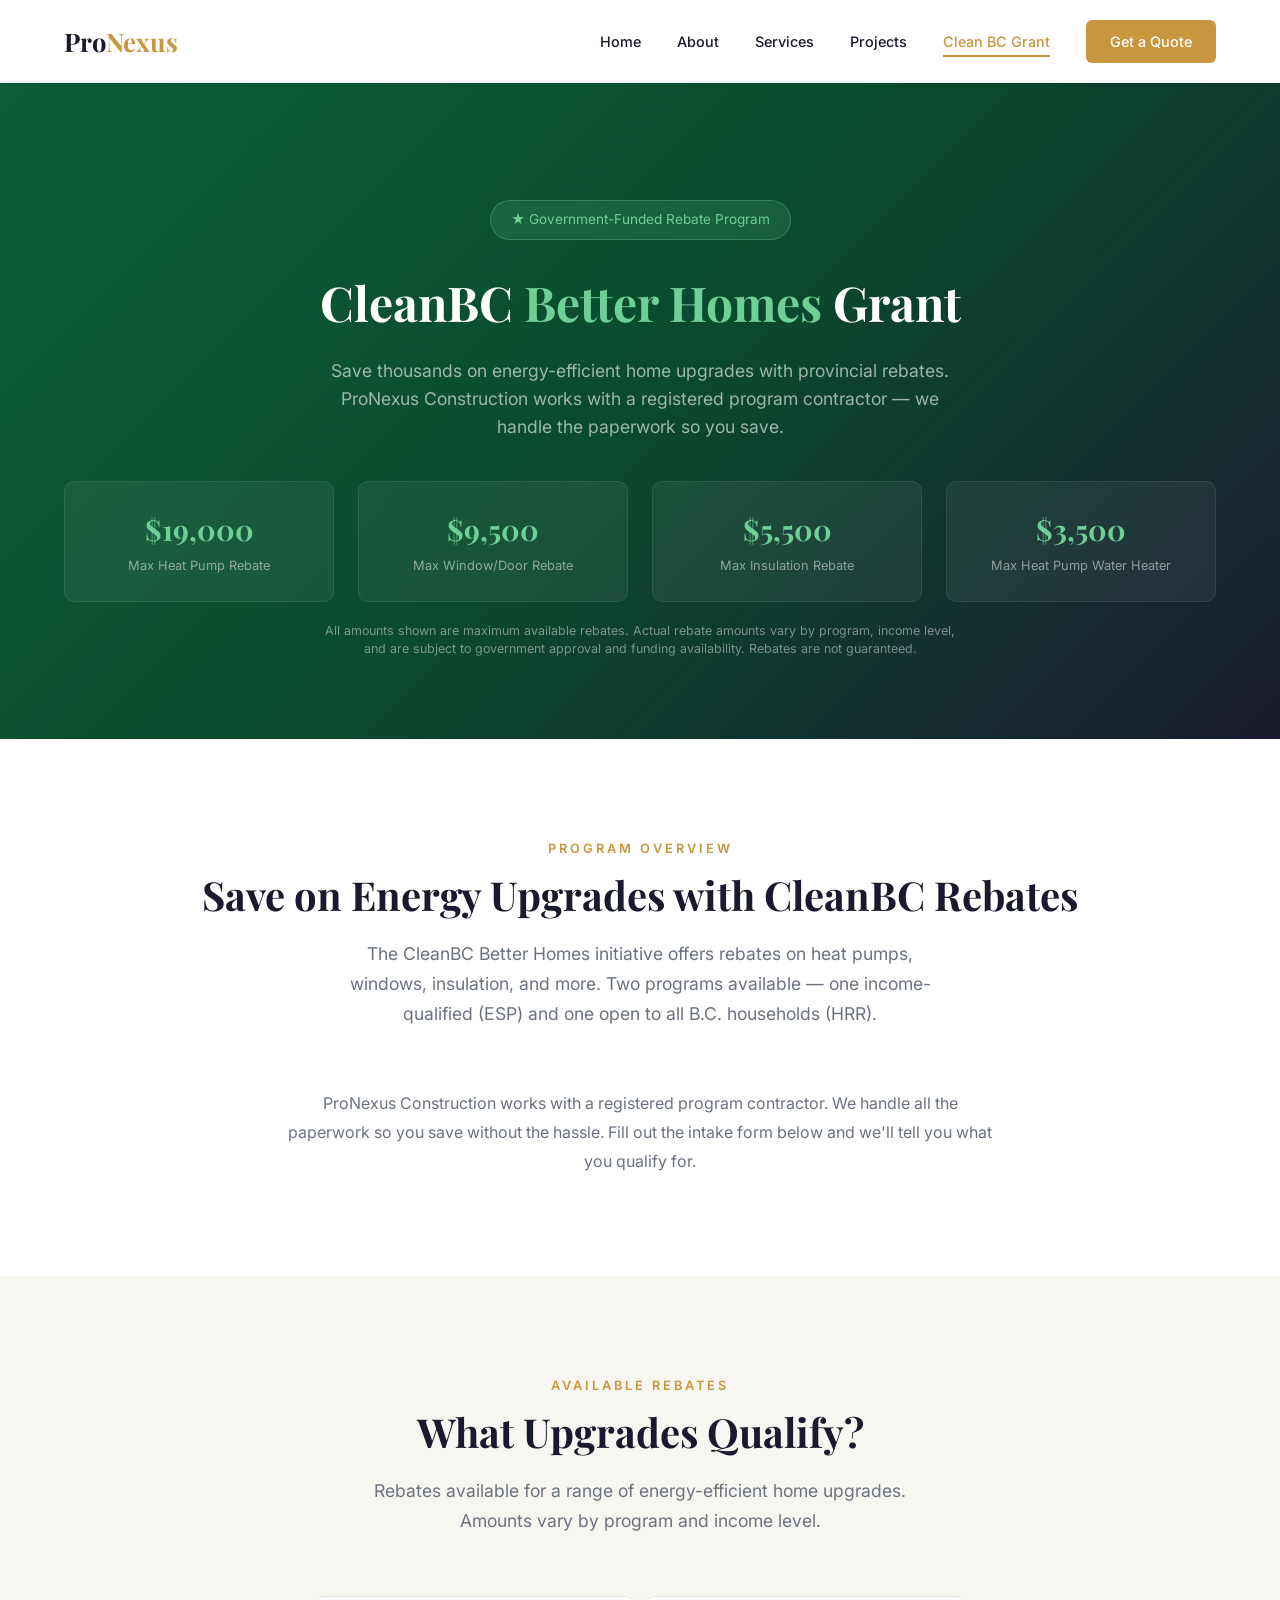
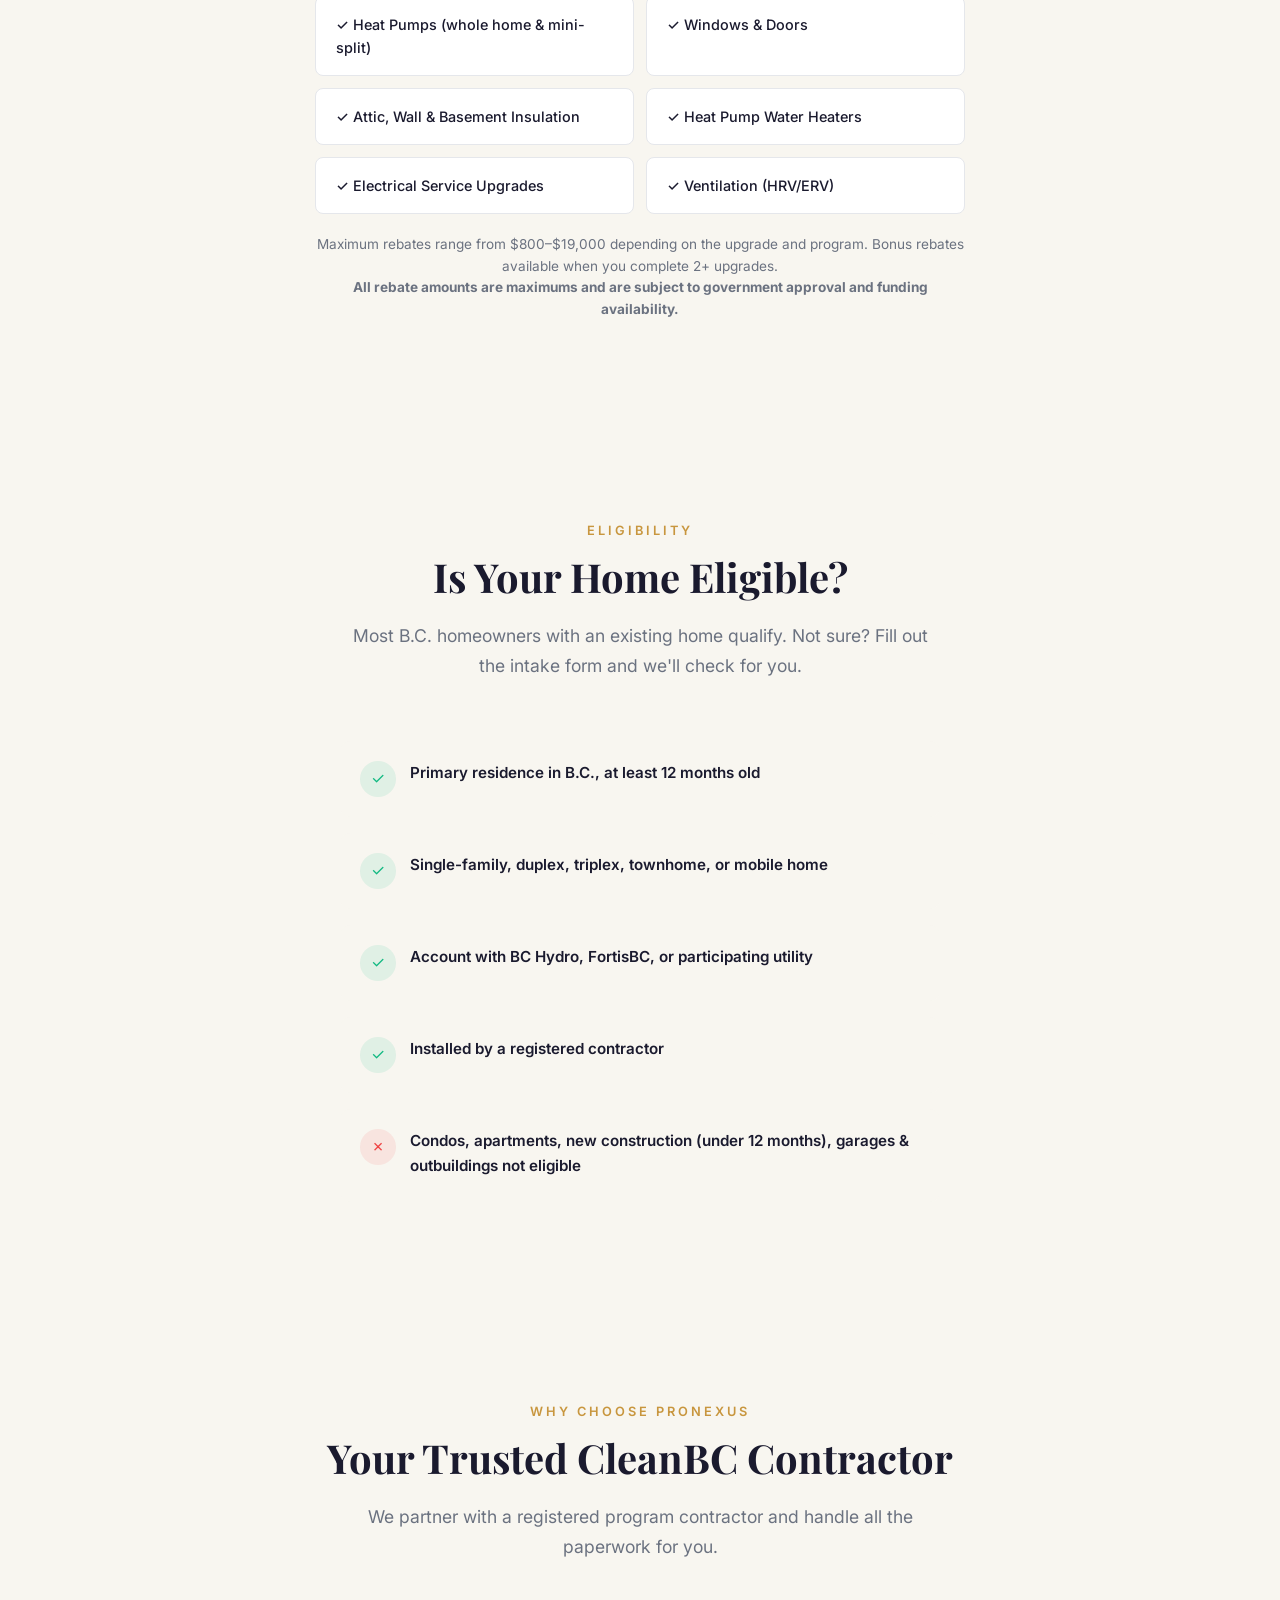
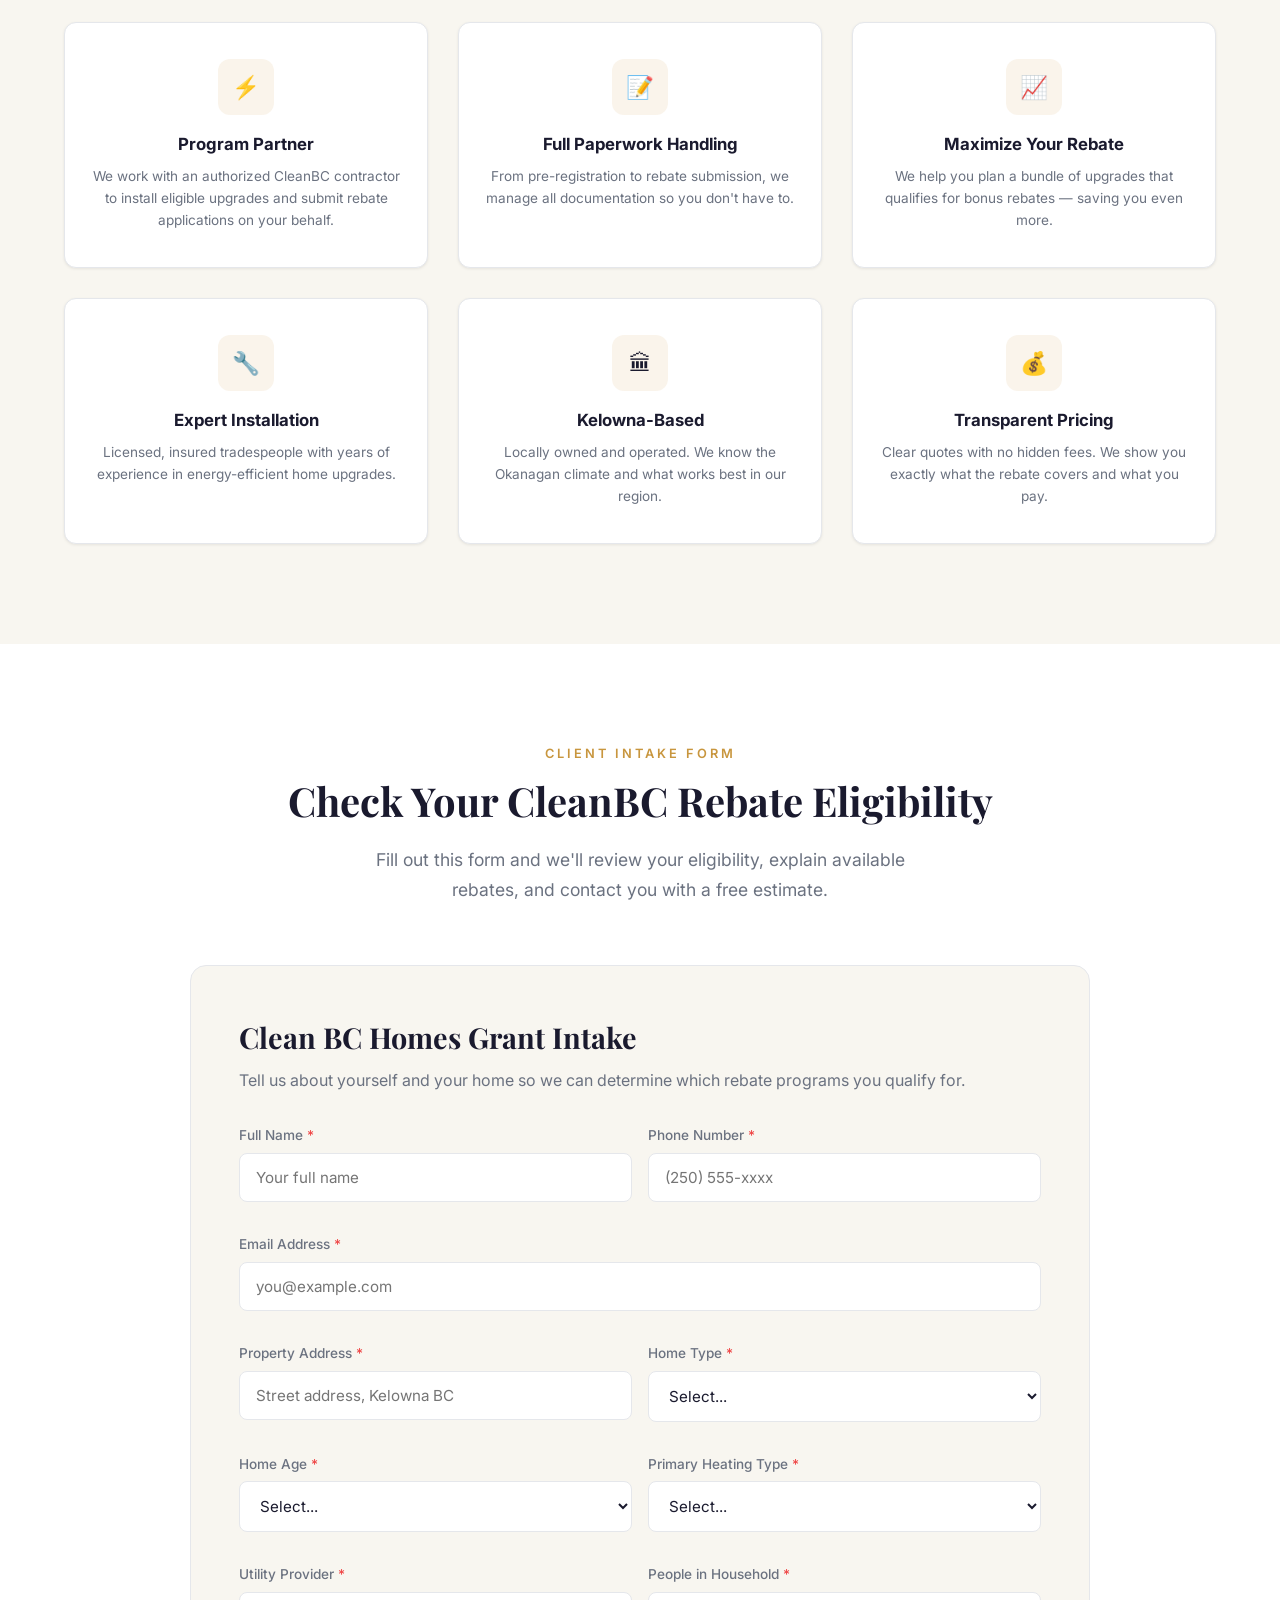
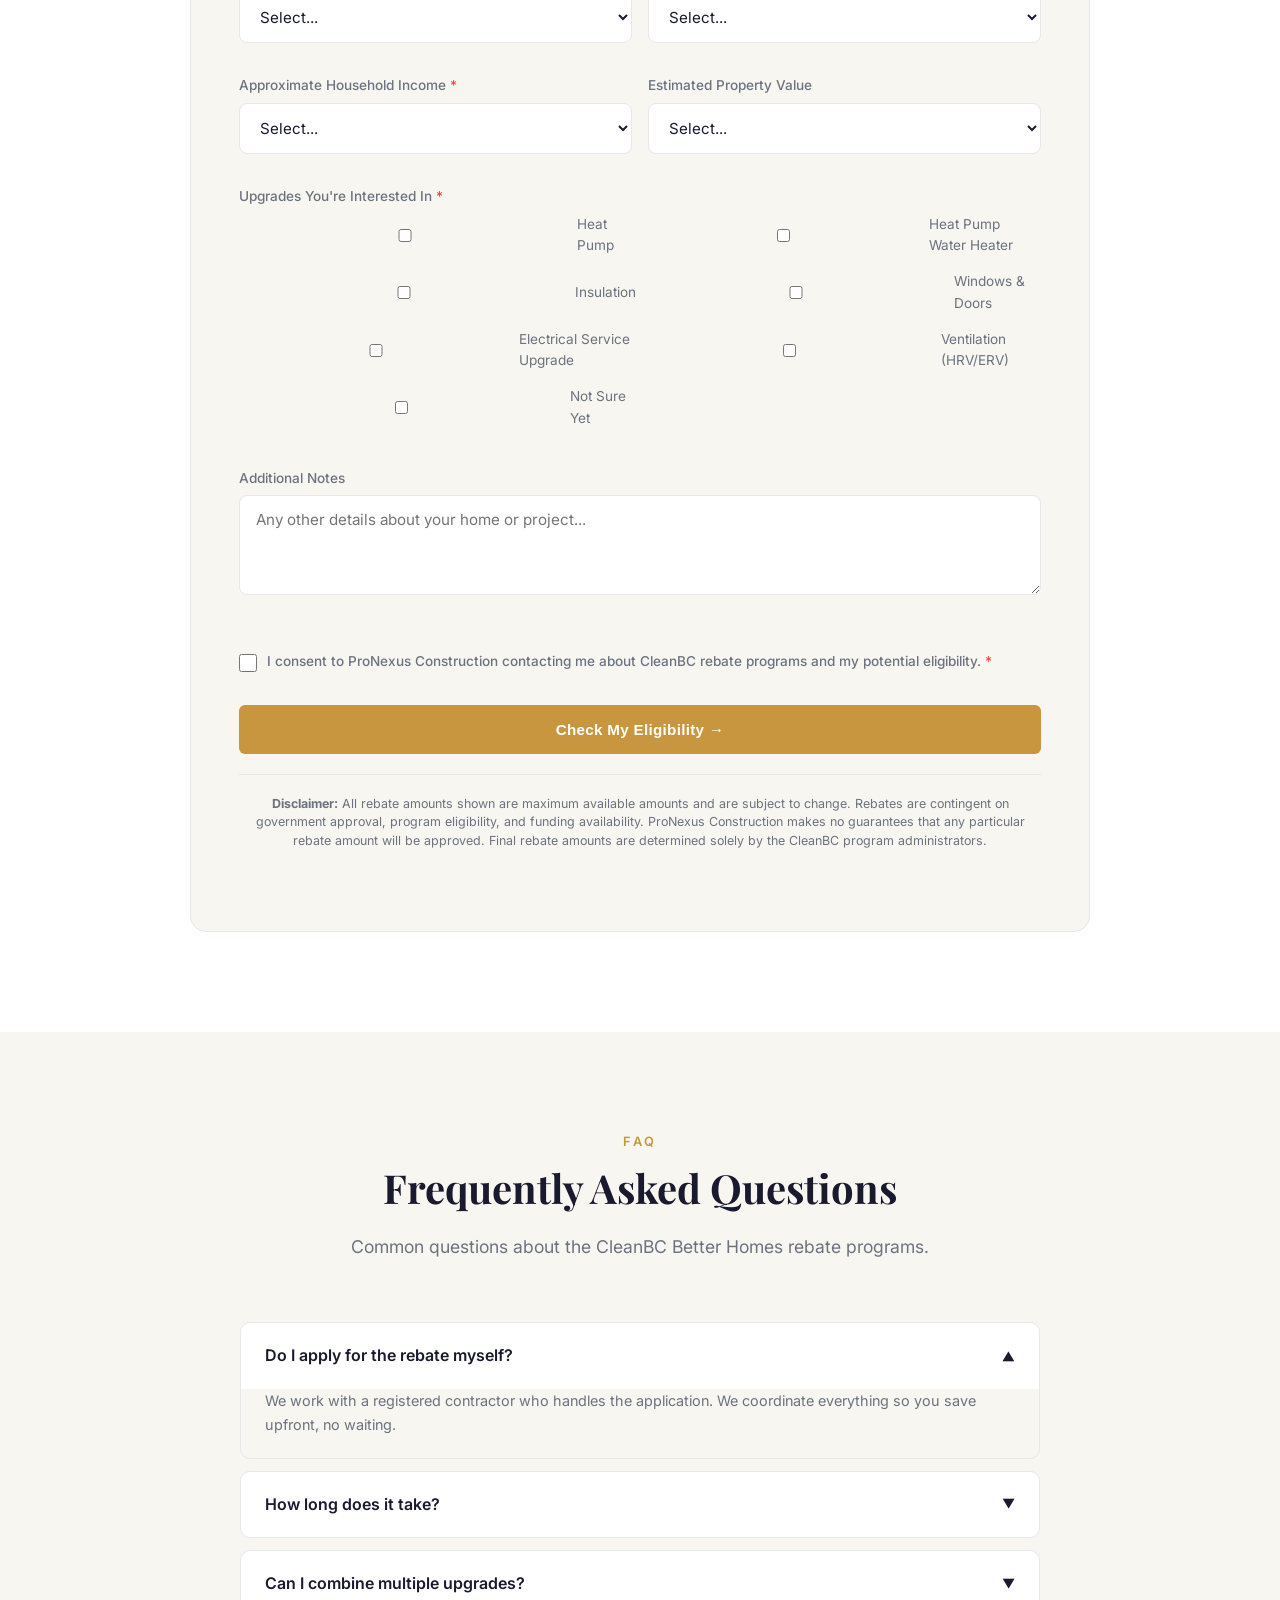
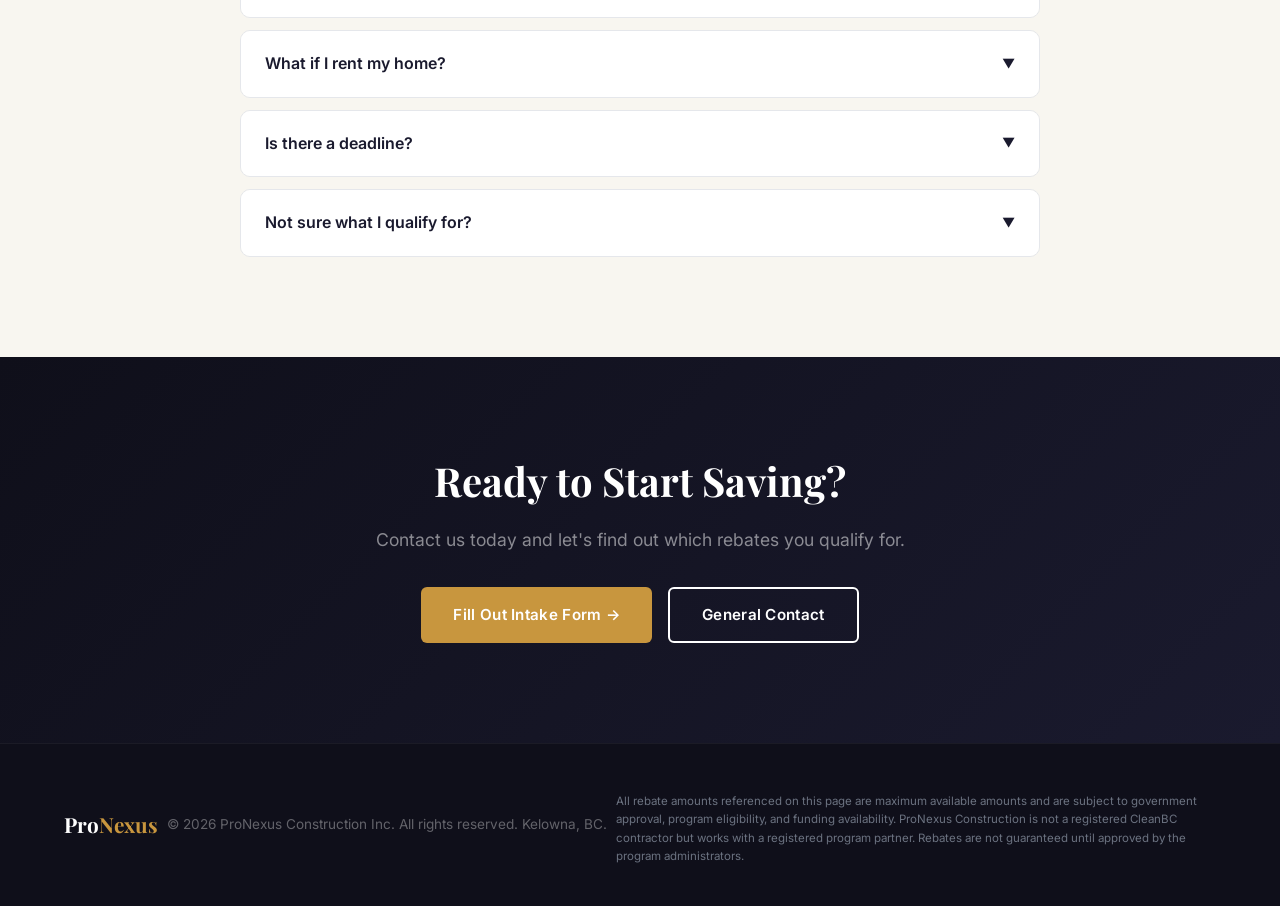
==== clean-bc-homes.html @ b0807db2 "Initial commit - ProNexus Construction website" ====
<!DOCTYPE html>
<html lang="en">
<head>
  <meta charset="UTF-8"/>
  <meta name="viewport" content="width=device-width, initial-scale=1.0"/>
  <title>Clean BC Homes Grant | ProNexus Construction - Kelowna BC</title>
  <meta name="description" content="Learn about CleanBC Better Homes rebate programs and save on energy-efficient upgrades. ProNexus Construction works with a registered program contractor in Kelowna BC."/>
  <link rel="preconnect" href="https://fonts.googleapis.com"/>
  <link href="https://fonts.googleapis.com/css2?family=Inter:wght@400;500;600;700;800;900&family=Playfair+Display:wght@500;600;700&display=swap" rel="stylesheet"/>
  <link rel="stylesheet" href="styles.css"/>
  <style>
    .program-hero {
      background: linear-gradient(135deg, #0d5e3a 0%, #0a4a2e 50%, #1a1a2e 100%);
      padding: 120px 0 80px; text-align: center; color: var(--clr-white);
    }
    .program-hero h1 { font-family: var(--ff-display); font-size: 3rem; margin-bottom: 16px; }
    .program-hero h1 span { color: #6fcf97; }
    .program-hero p { color: rgba(255,255,255,.6); font-size: 1.1rem; max-width: 650px; margin: 0 auto; }
    .program-hero .hero-badge {
      display: inline-flex; align-items: center; gap: 8px;
      background: rgba(111,207,151,.15); border: 1px solid rgba(111,207,151,.3);
      padding: 8px 20px; border-radius: 50px;
      font-size: 0.85rem; color: #6fcf97; margin-bottom: 24px;
    }

    .quick-stats { display: grid; grid-template-columns: repeat(4, 1fr); gap: 24px; margin-top: 40px; }
    .quick-stat {
      background: rgba(255,255,255,.06); border: 1px solid rgba(255,255,255,.08);
      padding: 24px; border-radius: 10px; text-align: center;
    }
    .quick-stat h3 { font-family: var(--ff-display); font-size: 1.8rem; color: #6fcf97; margin-bottom: 4px; }
    .quick-stat p { font-size: 0.8rem; color: rgba(255,255,255,.5); margin: 0; }

    .program-info-grid { display: grid; grid-template-columns: 1fr 1fr; gap: 40px; margin-bottom: 60px; }
    .info-card {
      background: var(--clr-light); border-radius: 12px; padding: 40px 32px;
      border-left: 4px solid var(--clr-primary);
    }
    .info-card.esp { border-left-color: #0d5e3a; }
    .info-card.hrr { border-left-color: #c8963e; }
    .info-card h3 { font-size: 1.3rem; font-weight: 700; margin-bottom: 12px; }
    .info-card h3 small { font-size: 0.75rem; font-weight: 500; color: var(--clr-gray-light); display: block; margin-top: 2px; }
    .info-card p { color: var(--clr-gray); font-size: 0.95rem; line-height: 1.7; margin-bottom: 12px; }
    .info-card ul { list-style: disc; padding-left: 20px; }
    .info-card ul li { color: var(--clr-gray); font-size: 0.9rem; margin-bottom: 6px; line-height: 1.5; }
    .info-card .rebate-amount { font-family: var(--ff-display); font-size: 2rem; color: var(--clr-primary); font-weight: 700; margin: 12px 0; }
    .info-card.esp .rebate-amount { color: #0d5e3a; }

    .rebate-table-wrap { overflow-x: auto; }
    .rebate-table {
      width: 100%; border-collapse: collapse; font-size: 0.9rem;
    }
    .rebate-table th {
      background: var(--clr-dark); color: var(--clr-white); padding: 14px 16px; text-align: left; font-weight: 600;
    }
    .rebate-table td { padding: 14px 16px; border-bottom: 1px solid var(--clr-border); }
    .rebate-table tr:nth-child(even) td { background: var(--clr-light); }
    .rebate-table td:last-child { font-weight: 700; color: var(--clr-primary); }

    .income-table-wrap { overflow-x: auto; margin: 24px 0; }
    .income-table { width: 100%; border-collapse: collapse; font-size: 0.85rem; }
    .income-table th { background: var(--clr-dark); color: var(--clr-white); padding: 12px 14px; text-align: left; font-weight: 600; }
    .income-table td { padding: 12px 14px; border-bottom: 1px solid var(--clr-border); }
    .income-table tr:nth-child(even) td { background: var(--clr-light); }

    .eligibility-list { display: grid; gap: 16px; }
    .eligibility-item {
      display: flex; gap: 14px; padding: 20px; border-radius: 10px;
      background: var(--clr-light); align-items: flex-start;
    }
    .eligibility-icon {
      width: 36px; height: 36px; border-radius: 50%; flex-shrink: 0;
      display: flex; align-items: center; justify-content: center; font-size: 1rem;
    }
    .eligibility-icon.check { background: rgba(16,185,129,.1); color: #10b981; }
    .eligibility-icon.cross { background: rgba(239,68,68,.1); color: #ef4444; }
    .eligibility-item h4 { font-size: 0.95rem; font-weight: 600; margin-bottom: 4px; }
    .eligibility-item p { color: var(--clr-gray); font-size: 0.85rem; line-height: 1.5; }

    .process-grid { display: grid; grid-template-columns: repeat(4, 1fr); gap: 24px; }
    .process-card { text-align: center; padding: 32px 20px; position: relative; }
    .process-num {
      width: 48px; height: 48px; border-radius: 50%;
      background: var(--clr-primary); color: var(--clr-white);
      display: flex; align-items: center; justify-content: center;
      font-size: 1.1rem; font-weight: 700; margin: 0 auto 16px;
    }
    .process-card h4 { font-size: 1rem; font-weight: 700; margin-bottom: 8px; }
    .process-card p { color: var(--clr-gray); font-size: 0.85rem; line-height: 1.5; }

    .intake-form-wrap {
      background: var(--clr-light); border: 1px solid var(--clr-border);
      padding: 48px; border-radius: 16px; max-width: 900px; margin: 0 auto;
    }
    .intake-form-wrap h3 { font-family: var(--ff-display); font-size: 1.8rem; margin-bottom: 8px; }
    .intake-form-wrap > p { color: var(--clr-gray); margin-bottom: 32px; }
    .intake-grid { display: grid; grid-template-columns: 1fr 1fr; gap: 16px; }
    .intake-group { margin-bottom: 16px; }
    .intake-group.full { grid-column: 1 / -1; }
    .intake-group.half { grid-column: span 1; }
    .intake-group label {
      display: block; font-size: 0.85rem; font-weight: 500;
      color: var(--clr-gray); margin-bottom: 6px;
    }
    .intake-group label .req { color: #ef4444; }
    .intake-group input,
    .intake-group textarea,
    .intake-group select {
      width: 100%; padding: 14px 16px; border-radius: 8px;
      border: 1px solid var(--clr-border);
      background: var(--clr-white); color: var(--clr-dark);
      font-family: var(--ff-body); font-size: 0.95rem;
      transition: var(--transition);
    }
    .intake-group input:focus,
    .intake-group textarea:focus,
    .intake-group select:focus {
      outline: none; border-color: var(--clr-primary);
      box-shadow: 0 0 0 3px rgba(200,150,62,.1);
    }
    .intake-group textarea { height: 100px; resize: vertical; }
    .checkbox-group { display: flex; align-items: flex-start; gap: 10px; margin: 16px 0; }
    .checkbox-group input[type="checkbox"] { width: 18px; height: 18px; margin-top: 3px; flex-shrink: 0; }
    .checkbox-group label { font-size: 0.85rem; color: var(--clr-gray); margin: 0; cursor: pointer; }

    .why-us-grid { display: grid; grid-template-columns: repeat(3, 1fr); gap: 30px; }
    .why-us-card { text-align: center; padding: 36px 24px; }
    .why-us-card .icon {
      width: 56px; height: 56px; border-radius: 12px;
      background: rgba(200,150,62,.1); display: flex; align-items: center; justify-content: center;
      margin: 0 auto 16px; font-size: 1.4rem;
    }
    .why-us-card h4 { font-size: 1.05rem; font-weight: 700; margin-bottom: 8px; }
    .why-us-card p { color: var(--clr-gray); font-size: 0.85rem; line-height: 1.6; }

    .faq-grid { max-width: 800px; margin: 0 auto; display: grid; gap: 12px; }
    .faq-item { border: 1px solid var(--clr-border); border-radius: 10px; overflow: hidden; }
    .faq-question {
      padding: 20px 24px; font-weight: 600; cursor: pointer;
      display: flex; justify-content: space-between; align-items: center;
      background: var(--clr-white); transition: var(--transition);
    }
    .faq-question:hover { background: var(--clr-light); }
    .faq-question .arrow { transition: var(--transition); font-size: 0.8rem; }
    .faq-item.open .faq-question .arrow { transform: rotate(180deg); }
    .faq-answer {
      max-height: 0; overflow: hidden; transition: var(--transition); padding: 0 24px;
      color: var(--clr-gray); font-size: 0.9rem; line-height: 1.7;
    }
    .faq-item.open .faq-answer { max-height: 300px; padding: 0 24px 20px; }

    @media (max-width: 1024px) {
      .quick-stats { grid-template-columns: repeat(2, 1fr); }
      .program-info-grid { grid-template-columns: 1fr; }
      .process-grid { grid-template-columns: repeat(2, 1fr); }
    }
    @media (max-width: 768px) {
      .program-hero h1 { font-size: 2rem; }
      .quick-stats { grid-template-columns: 1fr; }
      .quick-stat h3 { font-size: 1.4rem; }
      .process-grid { grid-template-columns: 1fr; }
      .why-us-grid { grid-template-columns: 1fr; }
      .intake-grid { grid-template-columns: 1fr; }
      .intake-form-wrap { padding: 24px; }
    }
  </style>
</head>
<body>
  <nav>
    <div class="container nav-inner">
      <a href="index.html" class="logo">Pro<span>Nexus</span></a>
      <div class="nav-links" id="navLinks">
        <a href="index.html">Home</a>
        <a href="about.html">About</a>
        <a href="services.html">Services</a>
        <a href="projects.html">Projects</a>
        <a href="clean-bc-homes.html" class="active">Clean BC Grant</a>
        <a href="contact.html" class="nav-cta">Get a Quote</a>
      </div>
      <button class="hamburger" id="hamburger" aria-label="Toggle navigation">
        <span></span><span></span><span></span>
      </button>
    </div>
  </nav>

  <section class="program-hero">
    <div class="container">
      <div class="hero-badge">&#9733; Government-Funded Rebate Program</div>
      <h1>CleanBC <span>Better Homes</span> Grant</h1>
      <p>Save thousands on energy-efficient home upgrades with provincial rebates. ProNexus Construction works with a registered program contractor &mdash; we handle the paperwork so you save.</p>
      <div class="quick-stats">
        <div class="quick-stat"><h3>$19,000</h3><p>Max Heat Pump Rebate</p></div>
        <div class="quick-stat"><h3>$9,500</h3><p>Max Window/Door Rebate</p></div>
        <div class="quick-stat"><h3>$5,500</h3><p>Max Insulation Rebate</p></div>
        <div class="quick-stat"><h3>$3,500</h3><p>Max Heat Pump Water Heater</p></div>
      </div>
      <p style="color:rgba(255,255,255,.45);font-size:0.78rem;margin-top:20px;max-width:650px;margin-left:auto;margin-right:auto;line-height:1.5">
        All amounts shown are maximum available rebates. Actual rebate amounts vary by program, income level, and are subject to government approval and funding availability. Rebates are not guaranteed.
      </p>
    </div>
  </section>

  <section>
    <div class="container">
      <div class="section-header">
        <p class="section-label">Program Overview</p>
        <h2 class="section-title">Save on Energy Upgrades with CleanBC Rebates</h2>
        <p class="section-desc">The CleanBC Better Homes initiative offers rebates on heat pumps, windows, insulation, and more. Two programs available &mdash; one income-qualified (ESP) and one open to all B.C. households (HRR).</p>
      </div>
      <div style="max-width:720px;margin:0 auto;text-align:center">
        <p style="color:var(--clr-gray);font-size:1rem;line-height:1.8">ProNexus Construction works with a registered program contractor. We handle all the paperwork so you save without the hassle. Fill out the intake form below and we'll tell you what you qualify for.</p>
      </div>
    </div>
  </section>

  <section style="background:var(--clr-light)">
    <div class="container">
      <div class="section-header">
        <p class="section-label">Available Rebates</p>
        <h2 class="section-title">What Upgrades Qualify?</h2>
        <p class="section-desc">Rebates available for a range of energy-efficient home upgrades. Amounts vary by program and income level.</p>
      </div>
      <div style="max-width:650px;margin:0 auto">
        <div style="display:grid;grid-template-columns:1fr 1fr;gap:12px">
          <div style="background:var(--clr-white);padding:16px 20px;border-radius:8px;border:1px solid var(--clr-border);font-size:0.9rem;font-weight:500">&#10003; Heat Pumps (whole home &amp; mini-split)</div>
          <div style="background:var(--clr-white);padding:16px 20px;border-radius:8px;border:1px solid var(--clr-border);font-size:0.9rem;font-weight:500">&#10003; Windows &amp; Doors</div>
          <div style="background:var(--clr-white);padding:16px 20px;border-radius:8px;border:1px solid var(--clr-border);font-size:0.9rem;font-weight:500">&#10003; Attic, Wall &amp; Basement Insulation</div>
          <div style="background:var(--clr-white);padding:16px 20px;border-radius:8px;border:1px solid var(--clr-border);font-size:0.9rem;font-weight:500">&#10003; Heat Pump Water Heaters</div>
          <div style="background:var(--clr-white);padding:16px 20px;border-radius:8px;border:1px solid var(--clr-border);font-size:0.9rem;font-weight:500">&#10003; Electrical Service Upgrades</div>
          <div style="background:var(--clr-white);padding:16px 20px;border-radius:8px;border:1px solid var(--clr-border);font-size:0.9rem;font-weight:500">&#10003; Ventilation (HRV/ERV)</div>
        </div>
        <p style="color:var(--clr-gray);font-size:0.85rem;margin-top:20px;text-align:center;line-height:1.6">
          Maximum rebates range from $800&ndash;$19,000 depending on the upgrade and program. Bonus rebates available when you complete 2+ upgrades.<br/>
          <strong>All rebate amounts are maximums and are subject to government approval and funding availability.</strong>
        </p>
      </div>
    </div>
  </section>

  <section style="background:var(--clr-light)">
    <div class="container">
      <div class="section-header">
        <p class="section-label">Eligibility</p>
        <h2 class="section-title">Is Your Home Eligible?</h2>
        <p class="section-desc">Most B.C. homeowners with an existing home qualify. Not sure? Fill out the intake form and we'll check for you.</p>
      </div>
      <div class="eligibility-list" style="max-width:600px;margin:0 auto">
        <div class="eligibility-item">
          <div class="eligibility-icon check">&#10003;</div>
          <div>
            <h4>Primary residence in B.C., at least 12 months old</h4>
          </div>
        </div>
        <div class="eligibility-item">
          <div class="eligibility-icon check">&#10003;</div>
          <div>
            <h4>Single-family, duplex, triplex, townhome, or mobile home</h4>
          </div>
        </div>
        <div class="eligibility-item">
          <div class="eligibility-icon check">&#10003;</div>
          <div>
            <h4>Account with BC Hydro, FortisBC, or participating utility</h4>
          </div>
        </div>
        <div class="eligibility-item">
          <div class="eligibility-icon check">&#10003;</div>
          <div>
            <h4>Installed by a registered contractor</h4>
          </div>
        </div>
        <div class="eligibility-item">
          <div class="eligibility-icon cross">&#10007;</div>
          <div>
            <h4>Condos, apartments, new construction (under 12 months), garages &amp; outbuildings not eligible</h4>
          </div>
        </div>
      </div>
    </div>
  </section>

  <section style="background:var(--clr-light)">
    <div class="container">
      <div class="section-header">
        <p class="section-label">Why Choose ProNexus</p>
        <h2 class="section-title">Your Trusted CleanBC Contractor</h2>
        <p class="section-desc">We partner with a registered program contractor and handle all the paperwork for you.</p>
      </div>
      <div class="why-us-grid">
        <div class="card why-us-card fade-in">
          <div class="icon">&#9889;</div>
          <h4>Program Partner</h4>
          <p>We work with an authorized CleanBC contractor to install eligible upgrades and submit rebate applications on your behalf.</p>
        </div>
        <div class="card why-us-card fade-in">
          <div class="icon">&#128221;</div>
          <h4>Full Paperwork Handling</h4>
          <p>From pre-registration to rebate submission, we manage all documentation so you don't have to.</p>
        </div>
        <div class="card why-us-card fade-in">
          <div class="icon">&#128200;</div>
          <h4>Maximize Your Rebate</h4>
          <p>We help you plan a bundle of upgrades that qualifies for bonus rebates &mdash; saving you even more.</p>
        </div>
        <div class="card why-us-card fade-in">
          <div class="icon">&#128295;</div>
          <h4>Expert Installation</h4>
          <p>Licensed, insured tradespeople with years of experience in energy-efficient home upgrades.</p>
        </div>
        <div class="card why-us-card fade-in">
          <div class="icon">&#127963;</div>
          <h4>Kelowna-Based</h4>
          <p>Locally owned and operated. We know the Okanagan climate and what works best in our region.</p>
        </div>
        <div class="card why-us-card fade-in">
          <div class="icon">&#128176;</div>
          <h4>Transparent Pricing</h4>
          <p>Clear quotes with no hidden fees. We show you exactly what the rebate covers and what you pay.</p>
        </div>
      </div>
    </div>
  </section>

  <section>
    <div class="container">
      <div class="section-header">
        <p class="section-label">Client Intake Form</p>
        <h2 class="section-title">Check Your CleanBC Rebate Eligibility</h2>
        <p class="section-desc">Fill out this form and we'll review your eligibility, explain available rebates, and contact you with a free estimate.</p>
      </div>
      <div class="intake-form-wrap">
        <h3>Clean BC Homes Grant Intake</h3>
        <p>Tell us about yourself and your home so we can determine which rebate programs you qualify for.</p>
        <form id="cleanBCForm">
          <div class="intake-grid">
            <div class="intake-group">
              <label for="fullName">Full Name <span class="req">*</span></label>
              <input type="text" id="fullName" name="fullName" placeholder="Your full name" required/>
            </div>
            <div class="intake-group">
              <label for="phoneNum">Phone Number <span class="req">*</span></label>
              <input type="tel" id="phoneNum" name="phoneNum" placeholder="(250) 555-xxxx" required/>
            </div>
            <div class="intake-group full">
              <label for="emailAddr">Email Address <span class="req">*</span></label>
              <input type="email" id="emailAddr" name="emailAddr" placeholder="you@example.com" required/>
            </div>
            <div class="intake-group">
              <label for="propertyAddress">Property Address <span class="req">*</span></label>
              <input type="text" id="propertyAddress" name="propertyAddress" placeholder="Street address, Kelowna BC" required/>
            </div>
            <div class="intake-group">
              <label for="homeType">Home Type <span class="req">*</span></label>
              <select id="homeType" name="homeType" required>
                <option value="">Select...</option>
                <option value="single-family">Single Family Home (Detached)</option>
                <option value="duplex">Duplex / Triplex</option>
                <option value="townhome">Row Home / Townhome</option>
                <option value="mobile">Mobile Home (Permanent)</option>
                <option value="secondary-suite">Secondary Suite</option>
                <option value="other">Other</option>
              </select>
            </div>
            <div class="intake-group">
              <label for="homeAge">Home Age <span class="req">*</span></label>
              <select id="homeAge" name="homeAge" required>
                <option value="">Select...</option>
                <option value="under-1">Less than 1 year</option>
                <option value="1-5">1&ndash;5 years</option>
                <option value="5-15">5&ndash;15 years</option>
                <option value="15-30">15&ndash;30 years</option>
                <option value="30-plus">30+ years</option>
              </select>
            </div>
            <div class="intake-group">
              <label for="primaryHeat">Primary Heating Type <span class="req">*</span></label>
              <select id="primaryHeat" name="primaryHeat" required>
                <option value="">Select...</option>
                <option value="electric">Electric (baseboards, furnace)</option>
                <option value="natural-gas">Natural Gas</option>
                <option value="propane">Propane</option>
                <option value="oil">Oil</option>
                <option value="wood">Wood / Pellet</option>
                <option value="heat-pump">Existing Heat Pump</option>
                <option value="other">Other</option>
              </select>
            </div>
            <div class="intake-group">
              <label for="utility">Utility Provider <span class="req">*</span></label>
              <select id="utility" name="utility" required>
                <option value="">Select...</option>
                <option value="bchydro">BC Hydro</option>
                <option value="fortisbc-elec">FortisBC (Electric)</option>
                <option value="fortisbc-gas">FortisBC (Natural Gas)</option>
                <option value="city-penticton">City of Penticton</option>
                <option value="summerland">District of Summerland</option>
                <option value="other">Other / Not Sure</option>
              </select>
            </div>
            <div class="intake-group">
              <label for="householdSize">People in Household <span class="req">*</span></label>
              <select id="householdSize" name="householdSize" required>
                <option value="">Select...</option>
                <option value="1">1</option>
                <option value="2">2</option>
                <option value="3">3</option>
                <option value="4">4</option>
                <option value="5">5</option>
                <option value="6">6</option>
                <option value="7">7+</option>
              </select>
            </div>
            <div class="intake-group half">
              <label for="incomeRange">Approximate Household Income <span class="req">*</span></label>
              <select id="incomeRange" name="incomeRange" required>
                <option value="">Select...</option>
                <option value="under-47k">Under $47,000</option>
                <option value="47k-62k">$47,000 &ndash; $61,697</option>
                <option value="62k-100k">$61,697 &ndash; $99,891</option>
                <option value="100k-125k">$99,891 &ndash; $124,358</option>
                <option value="125k-150k">$124,358 &ndash; $152,884</option>
                <option value="150k-185k">$152,884 &ndash; $185,620</option>
                <option value="185k-210k">$185,620 &ndash; $210,528</option>
                <option value="210k-plus">Over $210,528</option>
              </select>
            </div>
            <div class="intake-group half">
              <label for="propertyValue">Estimated Property Value</label>
              <select id="propertyValue" name="propertyValue">
                <option value="">Select...</option>
                <option value="under-800k">Under $800,000</option>
                <option value="800k-1m">$800,000 &ndash; $1,000,000</option>
                <option value="1m-1.2m">$1,000,000 &ndash; $1,200,000</option>
                <option value="1.2m-1.5m">$1,200,000 &ndash; $1,500,000</option>
                <option value="1.5m-1.82m">$1,500,000 &ndash; $1,820,000</option>
                <option value="over-1.82m">Over $1,820,000</option>
              </select>
            </div>
            <div class="intake-group full">
              <label>Upgrades You're Interested In <span class="req">*</span></label>
              <div style="display:grid;grid-template-columns:1fr 1fr;gap:8px;margin-top:4px">
                <label style="font-size:0.85rem;display:flex;align-items:center;gap:6px;font-weight:400;cursor:pointer"><input type="checkbox" name="upgrades" value="heat-pump"/> Heat Pump</label>
                <label style="font-size:0.85rem;display:flex;align-items:center;gap:6px;font-weight:400;cursor:pointer"><input type="checkbox" name="upgrades" value="heat-pump-water-heater"/> Heat Pump Water Heater</label>
                <label style="font-size:0.85rem;display:flex;align-items:center;gap:6px;font-weight:400;cursor:pointer"><input type="checkbox" name="upgrades" value="insulation"/> Insulation</label>
                <label style="font-size:0.85rem;display:flex;align-items:center;gap:6px;font-weight:400;cursor:pointer"><input type="checkbox" name="upgrades" value="windows-doors"/> Windows &amp; Doors</label>
                <label style="font-size:0.85rem;display:flex;align-items:center;gap:6px;font-weight:400;cursor:pointer"><input type="checkbox" name="upgrades" value="electrical"/> Electrical Service Upgrade</label>
                <label style="font-size:0.85rem;display:flex;align-items:center;gap:6px;font-weight:400;cursor:pointer"><input type="checkbox" name="upgrades" value="ventilation"/> Ventilation (HRV/ERV)</label>
                <label style="font-size:0.85rem;display:flex;align-items:center;gap:6px;font-weight:400;cursor:pointer"><input type="checkbox" name="upgrades" value="not-sure"/> Not Sure Yet</label>
              </div>
            </div>
            <div class="intake-group full">
              <label for="notes">Additional Notes</label>
              <textarea id="notes" name="notes" placeholder="Any other details about your home or project..."></textarea>
            </div>
            <div class="intake-group full">
              <div class="checkbox-group">
                <input type="checkbox" id="consent" required/>
                <label for="consent">I consent to ProNexus Construction contacting me about CleanBC rebate programs and my potential eligibility. <span class="req">*</span></label>
              </div>
            </div>
          </div>
          <button type="submit" class="btn btn-primary" style="width:100%;justify-content:center;padding:16px">
            Check My Eligibility &#8594;
          </button>
        </form>
        <p style="color:var(--clr-gray);font-size:0.78rem;margin-top:20px;text-align:center;line-height:1.5;border-top:1px solid var(--clr-border);padding-top:20px">
          <strong>Disclaimer:</strong> All rebate amounts shown are maximum available amounts and are subject to change. Rebates are contingent on government approval, program eligibility, and funding availability. ProNexus Construction makes no guarantees that any particular rebate amount will be approved. Final rebate amounts are determined solely by the CleanBC program administrators.
        </p>
      </div>
    </div>
  </section>

  <section style="background:var(--clr-light)">
    <div class="container">
      <div class="section-header">
        <p class="section-label">FAQ</p>
        <h2 class="section-title">Frequently Asked Questions</h2>
        <p class="section-desc">Common questions about the CleanBC Better Homes rebate programs.</p>
      </div>
      <div class="faq-grid">
        <div class="faq-item open">
          <div class="faq-question">Do I apply for the rebate myself? <span class="arrow">&#9660;</span></div>
          <div class="faq-answer">We work with a registered contractor who handles the application. We coordinate everything so you save upfront, no waiting.</div>
        </div>
        <div class="faq-item">
          <div class="faq-question">How long does it take? <span class="arrow">&#9660;</span></div>
          <div class="faq-answer">Eligibility takes a few days. Installation is typically within 2&ndash;4 weeks. The rebate is deducted from your invoice upfront, so you save immediately.</div>
        </div>
        <div class="faq-item">
          <div class="faq-question">Can I combine multiple upgrades? <span class="arrow">&#9660;</span></div>
          <div class="faq-answer">Yes &mdash; completing 2+ upgrades unlocks bonus rebates up to $2,000. We'll help you plan the best combination.</div>
        </div>
        <div class="faq-item">
          <div class="faq-question">What if I rent my home? <span class="arrow">&#9660;</span></div>
          <div class="faq-answer">Renters may be eligible with landlord consent and a utility account in the resident's name.</div>
        </div>
        <div class="faq-item">
          <div class="faq-question">Is there a deadline? <span class="arrow">&#9660;</span></div>
          <div class="faq-answer">Eligibility codes are valid for 6 months. We'll make sure everything is completed in time.</div>
        </div>
        <div class="faq-item">
          <div class="faq-question">Not sure what I qualify for? <span class="arrow">&#9660;</span></div>
          <div class="faq-answer">Fill out our intake form and we'll review your eligibility and walk you through every step.</div>
        </div>
      </div>
    </div>
  </section>

  <section style="background:linear-gradient(135deg,var(--clr-darker),var(--clr-dark));color:var(--clr-white);text-align:center">
    <div class="container">
      <h2 class="section-title" style="color:var(--clr-white)">Ready to Start Saving?</h2>
      <p class="section-desc" style="color:rgba(255,255,255,.5);margin:0 auto 32px">Contact us today and let's find out which rebates you qualify for.</p>
      <div style="display:flex;gap:16px;justify-content:center;flex-wrap:wrap">
        <a href="#cleanBCForm" class="btn btn-primary">Fill Out Intake Form &#8594;</a>
        <a href="contact.html" class="btn btn-outline">General Contact</a>
      </div>
    </div>
  </section>

  <footer>
    <div class="container footer-inner">
      <a href="index.html" class="logo">Pro<span>Nexus</span></a>
      <p>&copy; 2026 ProNexus Construction Inc. All rights reserved. Kelowna, BC.</p>
      <p style="color:var(--clr-gray);font-size:0.72rem;margin-top:8px;max-width:600px">
        All rebate amounts referenced on this page are maximum available amounts and are subject to government approval, program eligibility, and funding availability. ProNexus Construction is not a registered CleanBC contractor but works with a registered program partner. Rebates are not guaranteed until approved by the program administrators.
      </p>
    </div>
  </footer>

  <script>
    document.getElementById('hamburger').addEventListener('click', function(){
      this.classList.toggle('active');
      document.getElementById('navLinks').classList.toggle('open');
    });
    document.querySelectorAll('.nav-links a').forEach(function(l){
      l.addEventListener('click', function(){
        document.getElementById('hamburger').classList.remove('active');
        document.getElementById('navLinks').classList.remove('open');
      });
    });

    // FAQ accordion
    document.querySelectorAll('.faq-question').forEach(function(q){
      q.addEventListener('click', function(){
        this.parentElement.classList.toggle('open');
      });
    });

    // Intake form
    document.getElementById('cleanBCForm').addEventListener('submit', function(e){
      e.preventDefault();
      var btn = this.querySelector('button[type="submit"]');
      btn.textContent = 'Thank you! We\'ll review your eligibility and contact you.';
      btn.style.background = '#10b981';
      btn.disabled = true;
      setTimeout(function(){
        btn.textContent = 'Check My Eligibility \u2192';
        btn.style.background = '';
        btn.disabled = false;
        document.getElementById('cleanBCForm').reset();
      }, 4000);
    });

    // Fade-in observer
    var observer = new IntersectionObserver(function(entries){
      entries.forEach(function(e){
        if(e.isIntersecting){ e.target.classList.add('visible'); }
      });
    }, {threshold:0.1});
    document.querySelectorAll('.fade-in').forEach(function(el){ observer.observe(el); });
  </script>
</body>
</html>
---- styles.css ----
*, *::before, *::after { margin: 0; padding: 0; box-sizing: border-box; }

:root {
  --clr-dark: #1a1a2e;
  --clr-darker: #0f0f1a;
  --clr-primary: #c8963e;
  --clr-primary-light: #dbb16a;
  --clr-primary-dark: #a0782e;
  --clr-light: #f8f6f0;
  --clr-white: #ffffff;
  --clr-gray: #6b7280;
  --clr-gray-light: #9ca3af;
  --clr-border: #e5e7eb;
  --ff-body: 'Inter', sans-serif;
  --ff-display: 'Playfair Display', serif;
  --max-w: 1200px;
  --shadow-sm: 0 1px 3px rgba(0,0,0,.08);
  --shadow-md: 0 4px 20px rgba(0,0,0,.1);
  --shadow-lg: 0 10px 40px rgba(0,0,0,.15);
  --transition: 0.3s cubic-bezier(.4,0,.2,1);
}

html { scroll-behavior: smooth; }
body {
  font-family: var(--ff-body);
  color: var(--clr-dark);
  background: var(--clr-white);
  line-height: 1.6;
  overflow-x: hidden;
  padding-top: 80px;
}
img { max-width: 100%; display: block; }
a { text-decoration: none; color: inherit; }
ul { list-style: none; }
.container { max-width: var(--max-w); margin: 0 auto; padding: 0 24px; }

.btn {
  display: inline-flex; align-items: center; gap: 8px;
  padding: 14px 32px; border-radius: 6px;
  font-weight: 600; font-size: 0.95rem;
  cursor: pointer; border: none; transition: var(--transition);
  letter-spacing: 0.3px;
}
.btn-primary {
  background: var(--clr-primary); color: var(--clr-white);
}
.btn-primary:hover { background: var(--clr-primary-dark); transform: translateY(-2px); box-shadow: var(--shadow-md); }
.btn-outline {
  background: transparent; color: var(--clr-white); border: 2px solid var(--clr-white);
}
.btn-outline:hover { background: var(--clr-white); color: var(--clr-dark); }
.btn-outline-dark {
  background: transparent; color: var(--clr-dark); border: 2px solid var(--clr-dark);
}
.btn-outline-dark:hover { background: var(--clr-dark); color: var(--clr-white); }

.section-label {
  font-size: 0.8rem; text-transform: uppercase; letter-spacing: 3px;
  color: var(--clr-primary); font-weight: 600; margin-bottom: 12px;
}
.section-title {
  font-family: var(--ff-display); font-size: 2.5rem; font-weight: 700;
  line-height: 1.2; margin-bottom: 20px;
}
.section-desc {
  color: var(--clr-gray); font-size: 1.1rem; max-width: 600px; line-height: 1.7;
}
.section-header { text-align: center; margin-bottom: 60px; }
.section-header .section-desc { margin: 0 auto; }
section { padding: 100px 0; }

/* Navigation */
nav {
  position: fixed; top: 0; left: 0; right: 0; z-index: 1000;
  padding: 20px 0; transition: var(--transition);
  background: rgba(255,255,255,.97); box-shadow: var(--shadow-sm);
}
.nav-inner {
  display: flex; align-items: center; justify-content: space-between;
}
.logo {
  font-family: var(--ff-display); font-size: 1.6rem; font-weight: 700;
  color: var(--clr-dark); transition: var(--transition);
}
.logo span { color: var(--clr-primary); }
.nav-links { display: flex; align-items: center; gap: 36px; }
.nav-links a {
  font-size: 0.9rem; font-weight: 500; color: var(--clr-dark);
  transition: var(--transition); position: relative;
}
.nav-links a::after {
  content: ''; position: absolute; bottom: -4px; left: 0;
  width: 0; height: 2px; background: var(--clr-primary);
  transition: var(--transition);
}
.nav-links a:hover::after { width: 100%; }
.nav-links a:hover { color: var(--clr-primary); }
.nav-links a.active { color: var(--clr-primary); }
.nav-links a.active::after { width: 100%; }
.nav-cta {
  padding: 10px 24px; background: var(--clr-primary); color: var(--clr-white) !important;
  border-radius: 6px; font-weight: 600;
}
.nav-cta:hover { background: var(--clr-primary-dark) !important; }
.nav-cta::after { display: none !important; }

.hamburger { display: none; flex-direction: column; gap: 5px; cursor: pointer; background: none; border: none; padding: 4px; }
.hamburger span {
  width: 28px; height: 2px; background: var(--clr-dark); transition: var(--transition); border-radius: 2px;
}
.hamburger.active span:nth-child(1) { transform: rotate(45deg) translate(5px, 5px); }
.hamburger.active span:nth-child(2) { opacity: 0; }
.hamburger.active span:nth-child(3) { transform: rotate(-45deg) translate(5px, -5px); }

/* Page Hero */
.page-hero {
  background: linear-gradient(135deg, var(--clr-darker) 0%, var(--clr-dark) 100%);
  padding: 120px 0 80px; text-align: center;
}
.page-hero h1 {
  font-family: var(--ff-display); font-size: 3rem; color: var(--clr-white);
  margin-bottom: 16px;
}
.page-hero p {
  color: rgba(255,255,255,.6); font-size: 1.1rem; max-width: 600px; margin: 0 auto;
}

/* Cards */
.card {
  background: var(--clr-white); padding: 40px 32px; border-radius: 12px;
  box-shadow: var(--shadow-sm); transition: var(--transition);
  border: 1px solid var(--clr-border);
}
.card:hover { transform: translateY(-4px); box-shadow: var(--shadow-md); }

/* Grid layouts */
.grid-3 { display: grid; grid-template-columns: repeat(3, 1fr); gap: 30px; }
.grid-2 { display: grid; grid-template-columns: repeat(2, 1fr); gap: 40px; }

/* Footer */
footer {
  background: var(--clr-darker); border-top: 1px solid rgba(255,255,255,.05);
  padding: 40px 0;
}
.footer-inner {
  display: flex; align-items: center; justify-content: space-between;
}
footer .logo { color: var(--clr-white); font-size: 1.3rem; }
footer p { font-size: 0.85rem; color: rgba(255,255,255,.35); }

/* Fade-in animation */
.fade-in {
  opacity: 0; transform: translateY(30px);
  transition: opacity 0.6s ease, transform 0.6s ease;
}
.fade-in.visible { opacity: 1; transform: translateY(0); }

@media (max-width: 1024px) {
  .grid-3 { grid-template-columns: repeat(2, 1fr); }
}
@media (max-width: 768px) {
  section { padding: 60px 0; }
  .section-title { font-size: 1.8rem; }
  .page-hero h1 { font-size: 2.2rem; }
  .page-hero { padding: 100px 0 60px; }

  .nav-links {
    position: fixed; top: 0; right: -100%; width: 280px; height: 100vh;
    background: var(--clr-dark); flex-direction: column;
    padding: 100px 40px 40px; gap: 24px; align-items: flex-start;
    transition: var(--transition); box-shadow: var(--shadow-lg);
  }
  .nav-links.open { right: 0; }
  .nav-links a { color: rgba(255,255,255,.8) !important; font-size: 1.05rem; }
  .nav-links a::after { background: var(--clr-primary); }
  .hamburger { display: flex; }

  .grid-3, .grid-2 { grid-template-columns: 1fr; }
  .footer-inner { flex-direction: column; gap: 12px; text-align: center; }
}
@media (max-width: 480px) {
  .container { padding: 0 16px; }
}
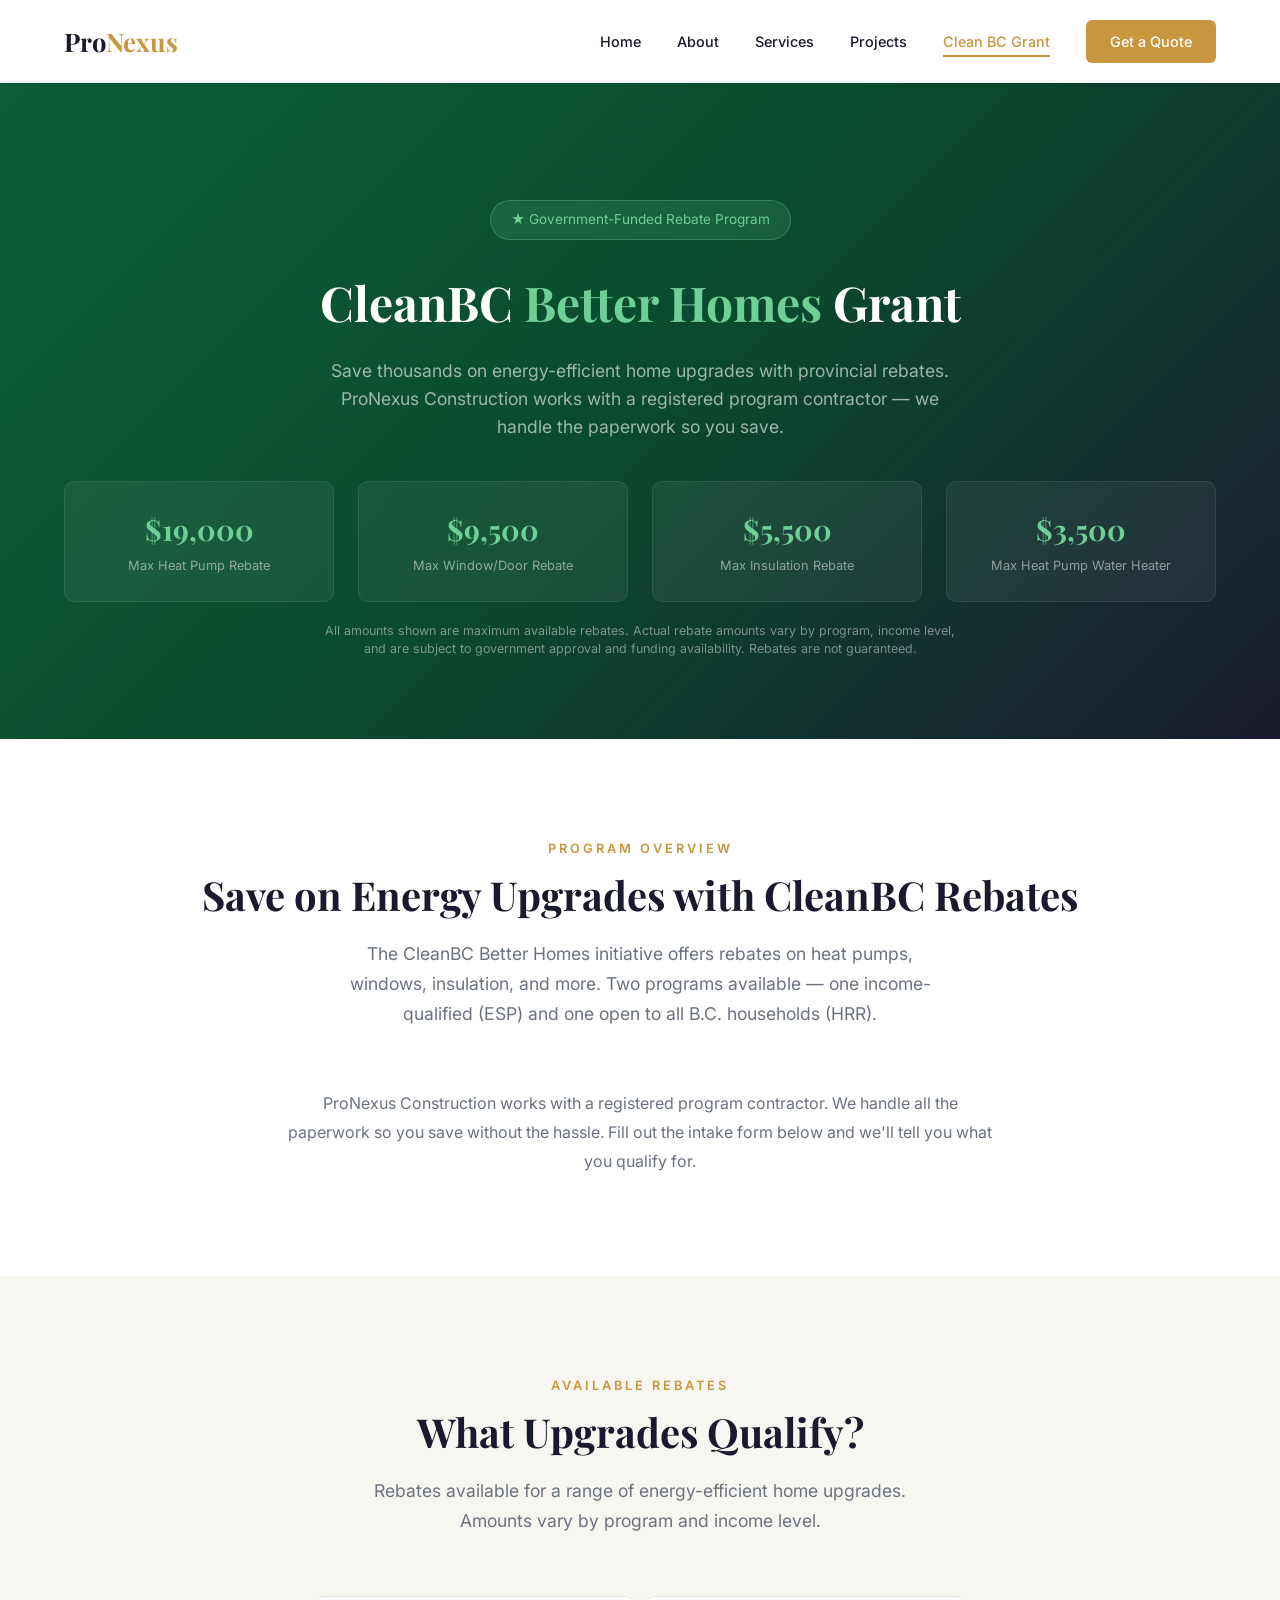
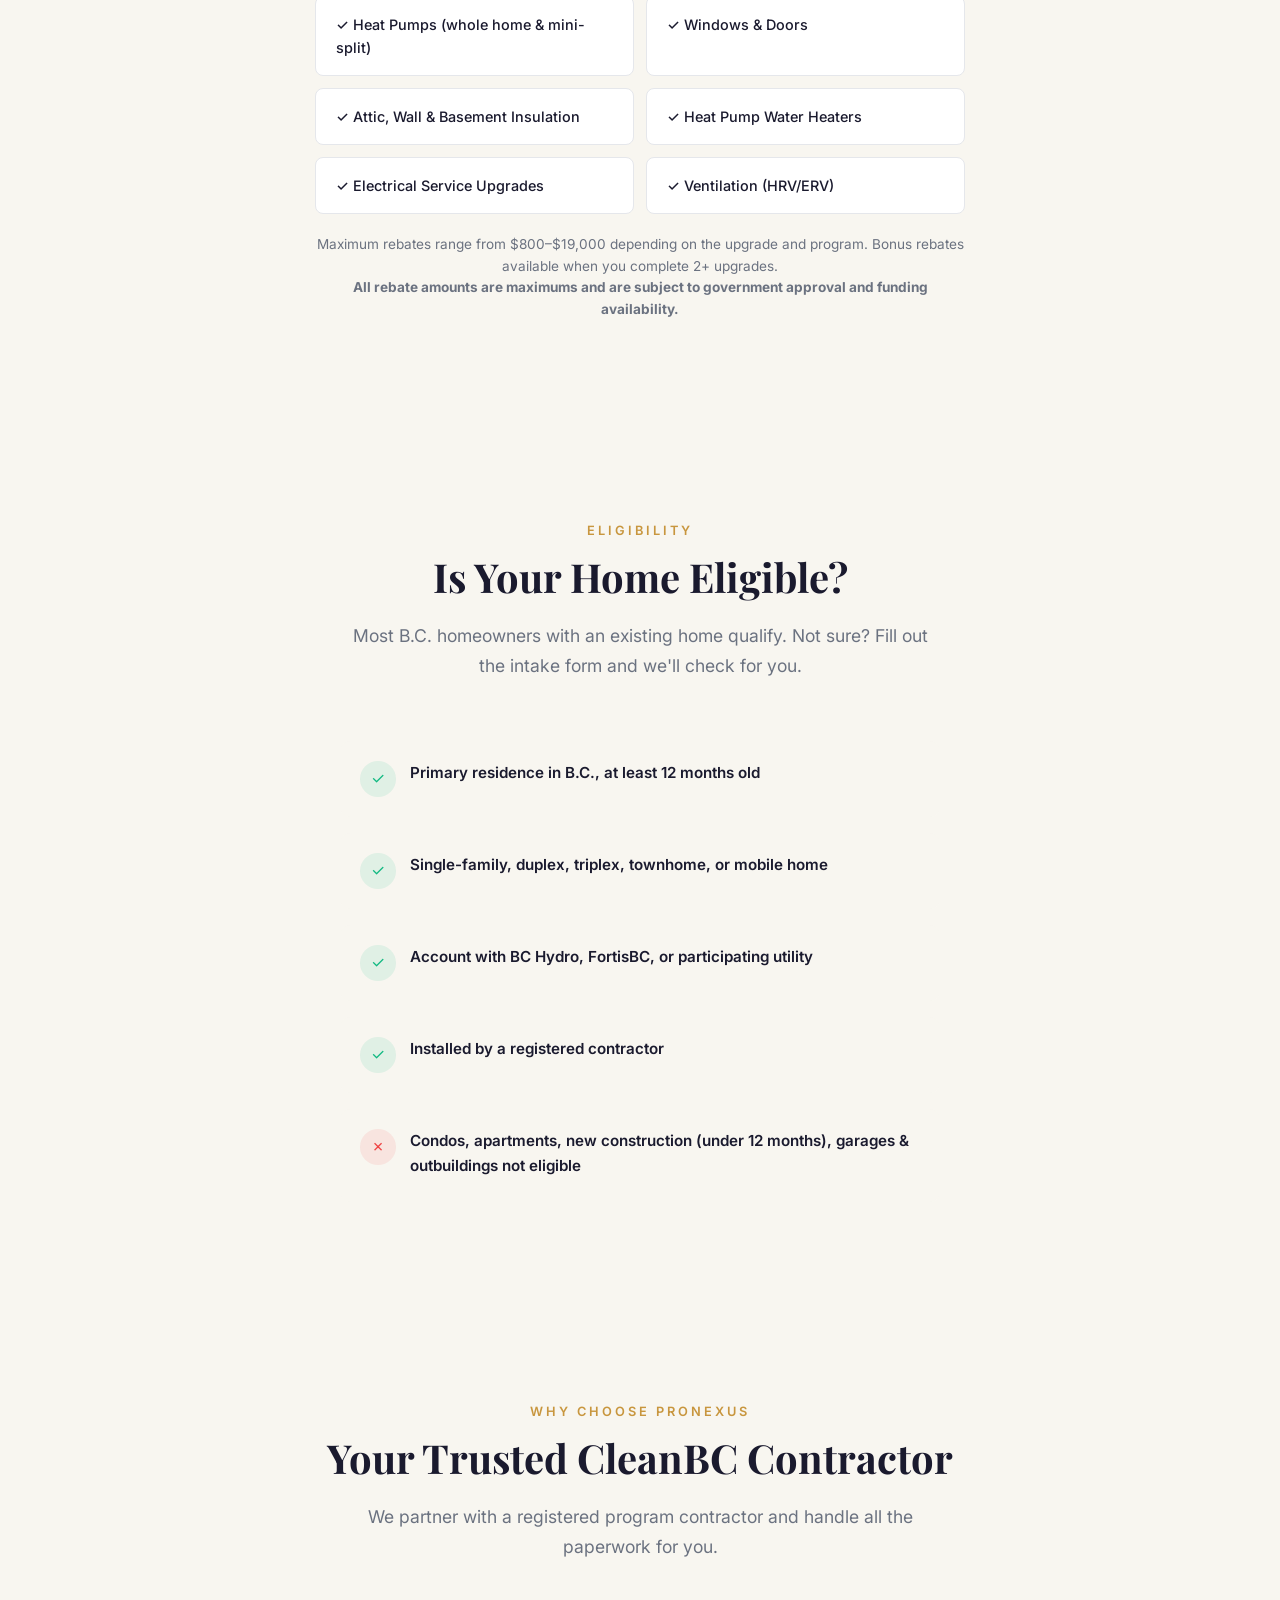
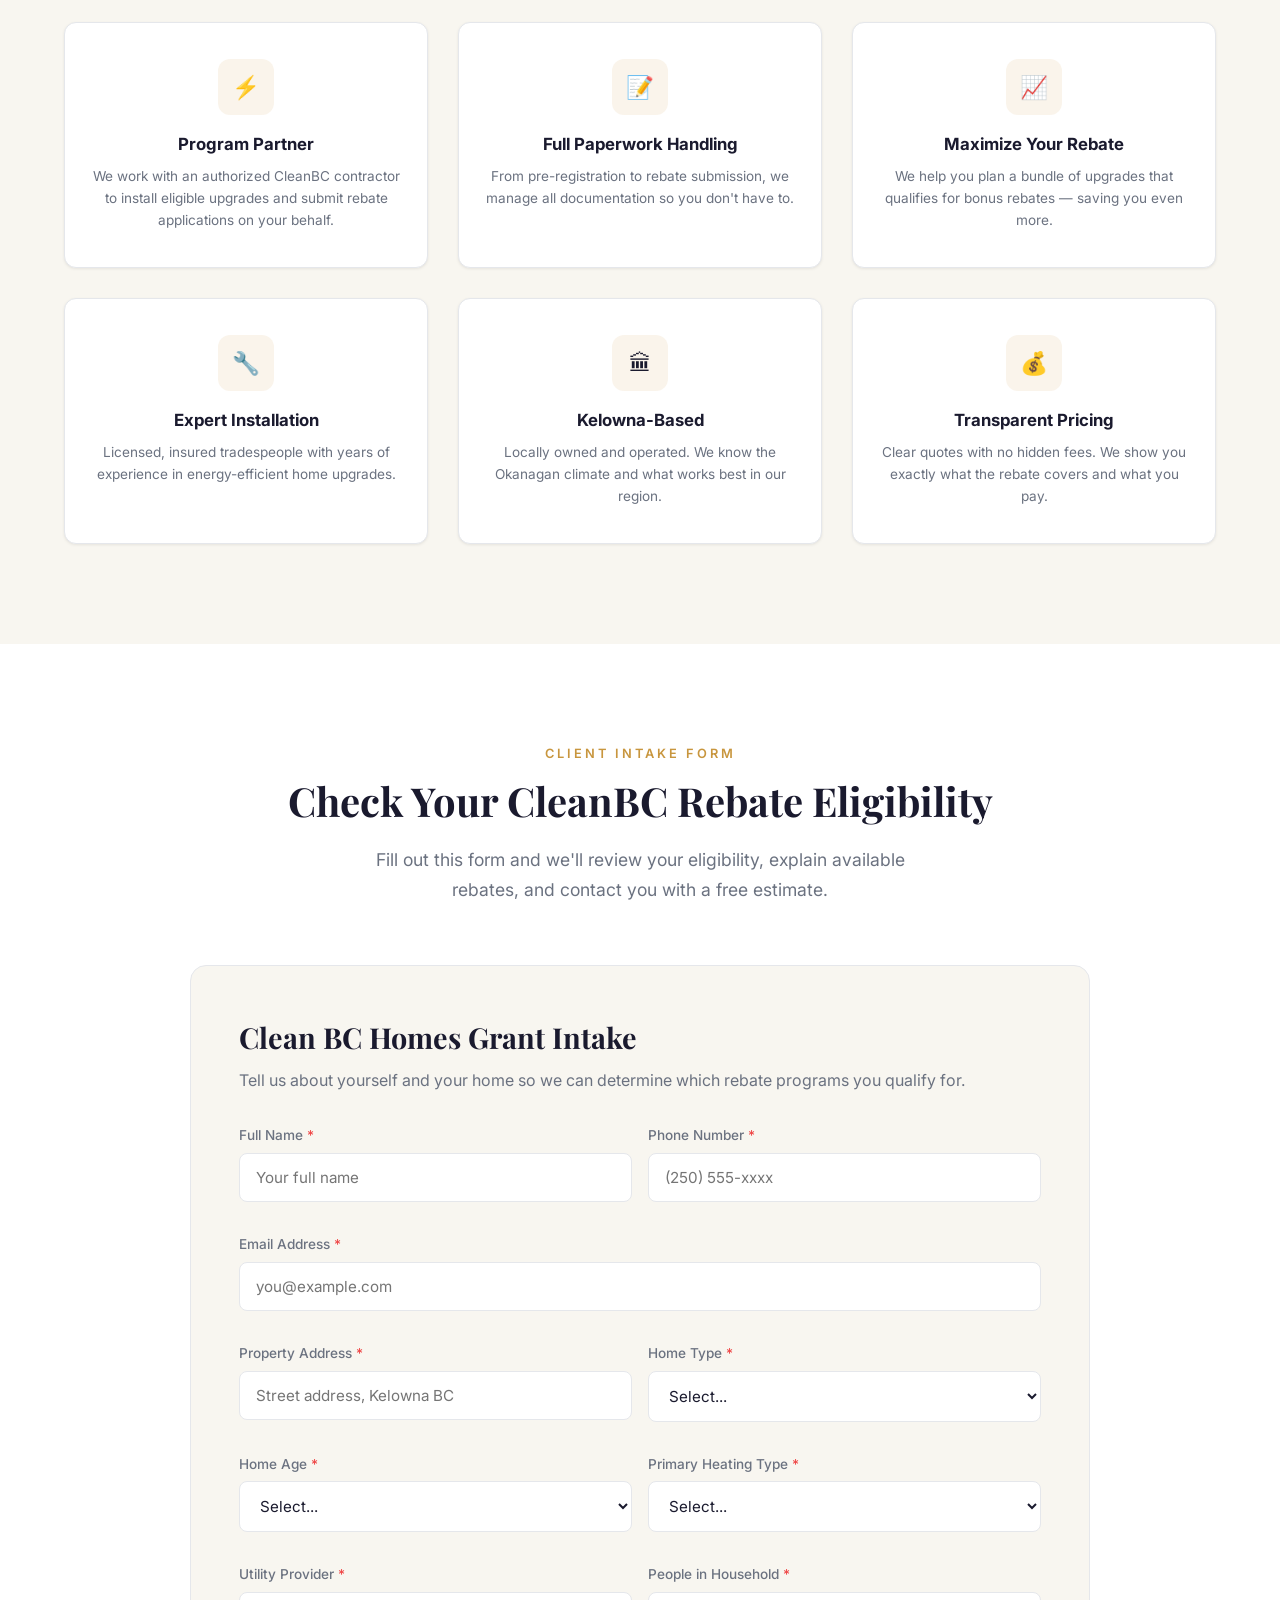
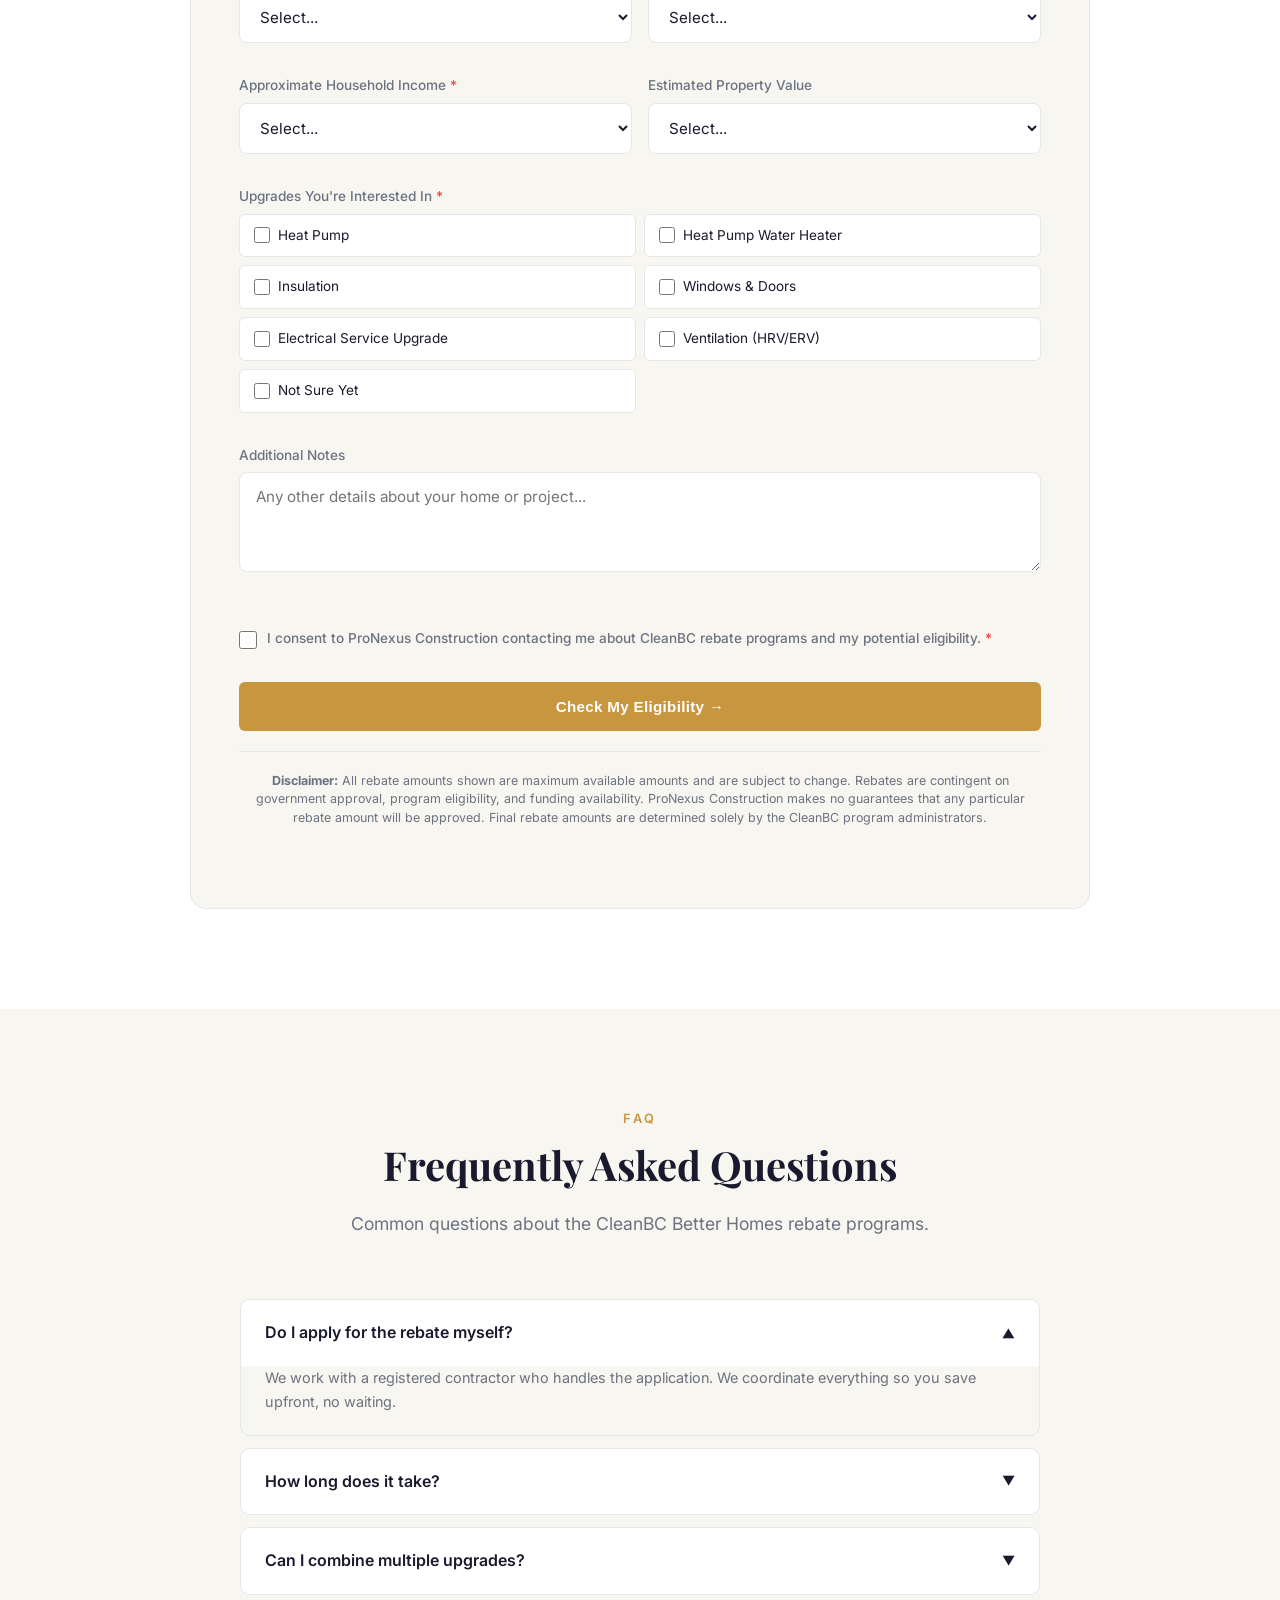
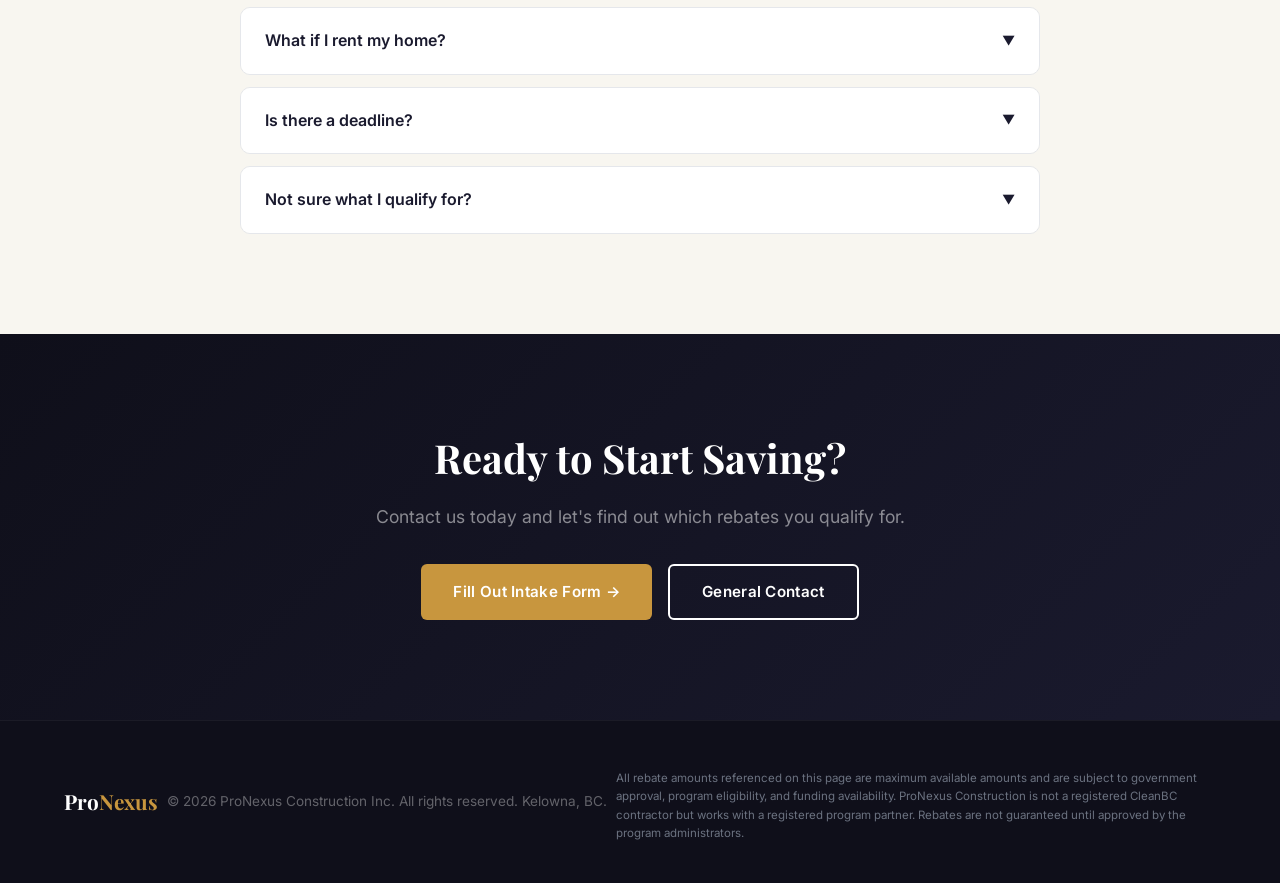
==== commit 748eb4cb: "Fix checkbox alignment in intake form" ====
--- a/clean-bc-homes.html
+++ b/clean-bc-homes.html
@@ -439,13 +439,13 @@
             <div class="intake-group full">
               <label>Upgrades You're Interested In <span class="req">*</span></label>
               <div style="display:grid;grid-template-columns:1fr 1fr;gap:8px;margin-top:4px">
-                <label style="font-size:0.85rem;display:flex;align-items:center;gap:6px;font-weight:400;cursor:pointer"><input type="checkbox" name="upgrades" value="heat-pump"/> Heat Pump</label>
-                <label style="font-size:0.85rem;display:flex;align-items:center;gap:6px;font-weight:400;cursor:pointer"><input type="checkbox" name="upgrades" value="heat-pump-water-heater"/> Heat Pump Water Heater</label>
-                <label style="font-size:0.85rem;display:flex;align-items:center;gap:6px;font-weight:400;cursor:pointer"><input type="checkbox" name="upgrades" value="insulation"/> Insulation</label>
-                <label style="font-size:0.85rem;display:flex;align-items:center;gap:6px;font-weight:400;cursor:pointer"><input type="checkbox" name="upgrades" value="windows-doors"/> Windows &amp; Doors</label>
-                <label style="font-size:0.85rem;display:flex;align-items:center;gap:6px;font-weight:400;cursor:pointer"><input type="checkbox" name="upgrades" value="electrical"/> Electrical Service Upgrade</label>
-                <label style="font-size:0.85rem;display:flex;align-items:center;gap:6px;font-weight:400;cursor:pointer"><input type="checkbox" name="upgrades" value="ventilation"/> Ventilation (HRV/ERV)</label>
-                <label style="font-size:0.85rem;display:flex;align-items:center;gap:6px;font-weight:400;cursor:pointer"><input type="checkbox" name="upgrades" value="not-sure"/> Not Sure Yet</label>
+                <div style="display:flex;align-items:center;gap:8px;background:var(--clr-white);border:1px solid var(--clr-border);border-radius:6px;padding:10px 14px;cursor:pointer"><input type="checkbox" name="upgrades" value="heat-pump" id="upg-heat-pump" style="width:16px;height:16px;flex-shrink:0"/><label for="upg-heat-pump" style="font-size:0.85rem;font-weight:400;cursor:pointer;margin:0;color:var(--clr-dark)">Heat Pump</label></div>
+                <div style="display:flex;align-items:center;gap:8px;background:var(--clr-white);border:1px solid var(--clr-border);border-radius:6px;padding:10px 14px;cursor:pointer"><input type="checkbox" name="upgrades" value="heat-pump-water-heater" id="upg-hpwh" style="width:16px;height:16px;flex-shrink:0"/><label for="upg-hpwh" style="font-size:0.85rem;font-weight:400;cursor:pointer;margin:0;color:var(--clr-dark)">Heat Pump Water Heater</label></div>
+                <div style="display:flex;align-items:center;gap:8px;background:var(--clr-white);border:1px solid var(--clr-border);border-radius:6px;padding:10px 14px;cursor:pointer"><input type="checkbox" name="upgrades" value="insulation" id="upg-insulation" style="width:16px;height:16px;flex-shrink:0"/><label for="upg-insulation" style="font-size:0.85rem;font-weight:400;cursor:pointer;margin:0;color:var(--clr-dark)">Insulation</label></div>
+                <div style="display:flex;align-items:center;gap:8px;background:var(--clr-white);border:1px solid var(--clr-border);border-radius:6px;padding:10px 14px;cursor:pointer"><input type="checkbox" name="upgrades" value="windows-doors" id="upg-windows" style="width:16px;height:16px;flex-shrink:0"/><label for="upg-windows" style="font-size:0.85rem;font-weight:400;cursor:pointer;margin:0;color:var(--clr-dark)">Windows &amp; Doors</label></div>
+                <div style="display:flex;align-items:center;gap:8px;background:var(--clr-white);border:1px solid var(--clr-border);border-radius:6px;padding:10px 14px;cursor:pointer"><input type="checkbox" name="upgrades" value="electrical" id="upg-electrical" style="width:16px;height:16px;flex-shrink:0"/><label for="upg-electrical" style="font-size:0.85rem;font-weight:400;cursor:pointer;margin:0;color:var(--clr-dark)">Electrical Service Upgrade</label></div>
+                <div style="display:flex;align-items:center;gap:8px;background:var(--clr-white);border:1px solid var(--clr-border);border-radius:6px;padding:10px 14px;cursor:pointer"><input type="checkbox" name="upgrades" value="ventilation" id="upg-ventilation" style="width:16px;height:16px;flex-shrink:0"/><label for="upg-ventilation" style="font-size:0.85rem;font-weight:400;cursor:pointer;margin:0;color:var(--clr-dark)">Ventilation (HRV/ERV)</label></div>
+                <div style="display:flex;align-items:center;gap:8px;background:var(--clr-white);border:1px solid var(--clr-border);border-radius:6px;padding:10px 14px;cursor:pointer"><input type="checkbox" name="upgrades" value="not-sure" id="upg-not-sure" style="width:16px;height:16px;flex-shrink:0"/><label for="upg-not-sure" style="font-size:0.85rem;font-weight:400;cursor:pointer;margin:0;color:var(--clr-dark)">Not Sure Yet</label></div>
               </div>
             </div>
             <div class="intake-group full">
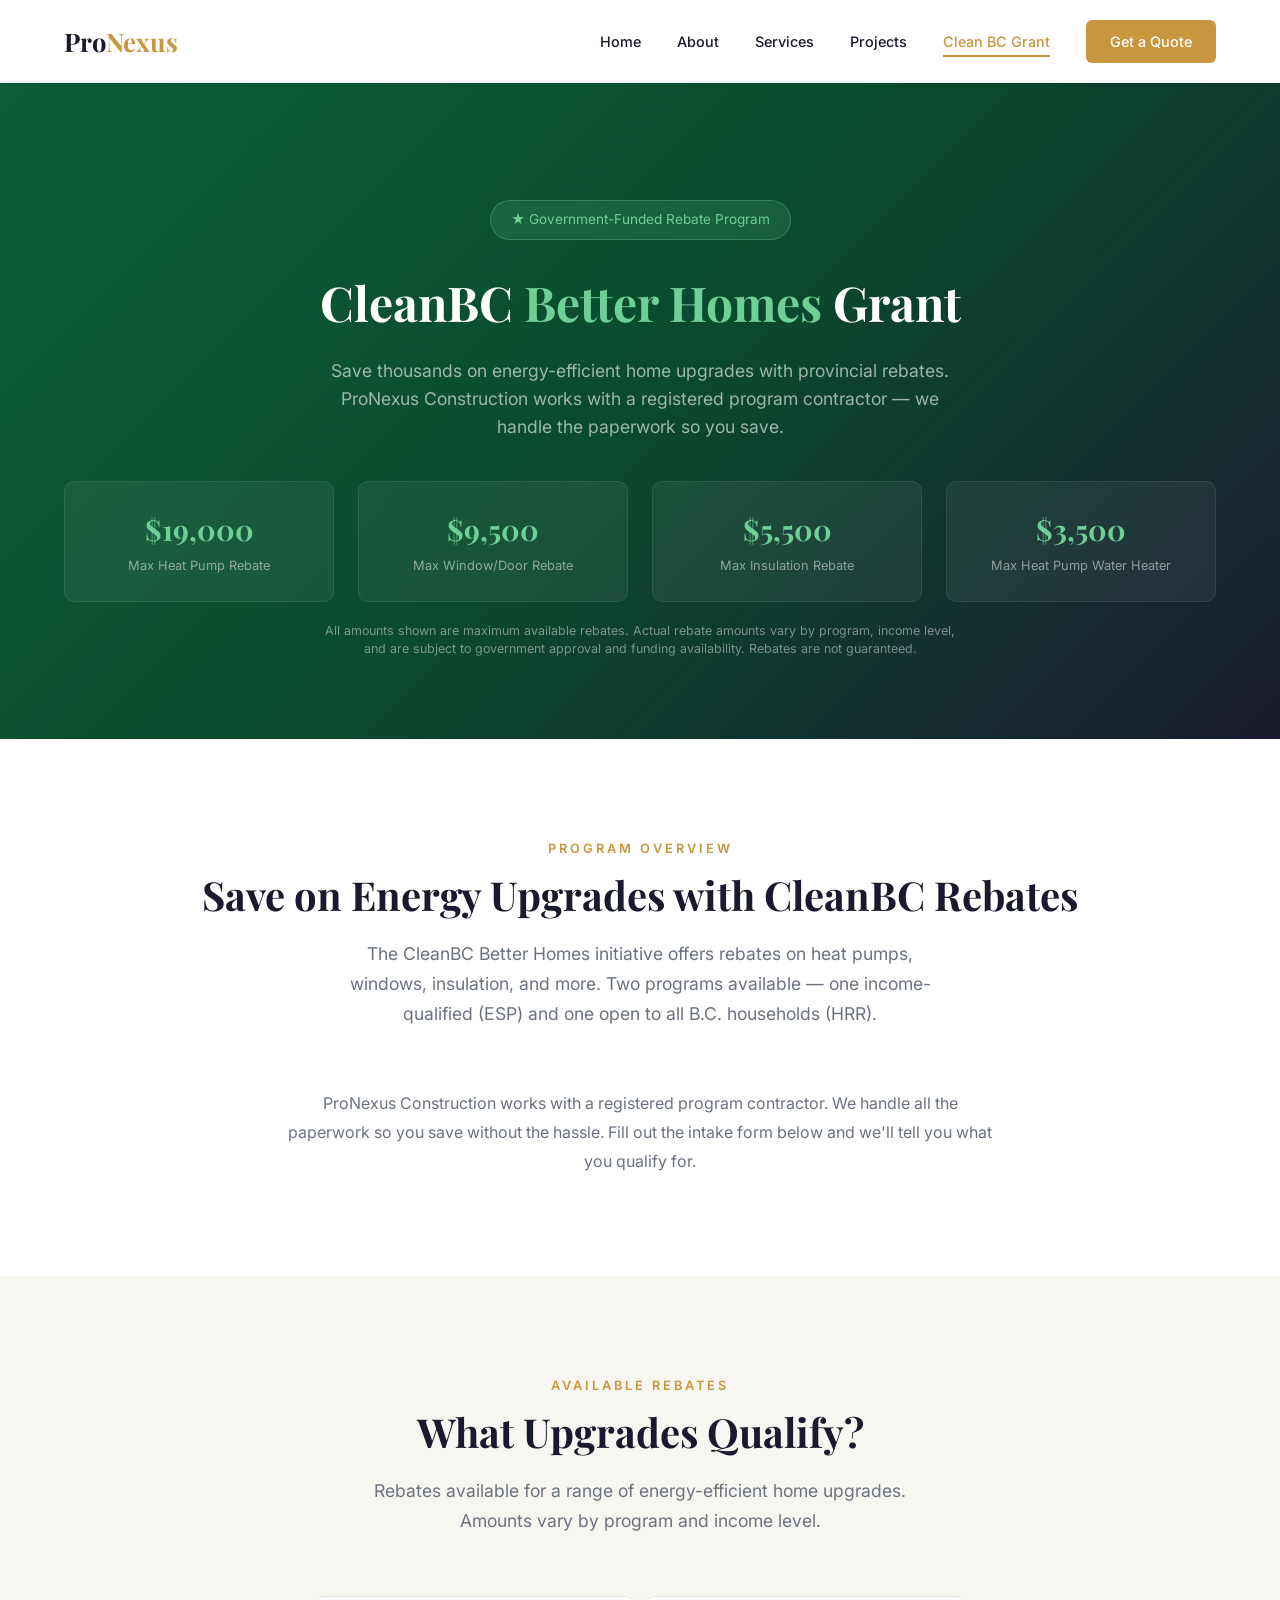
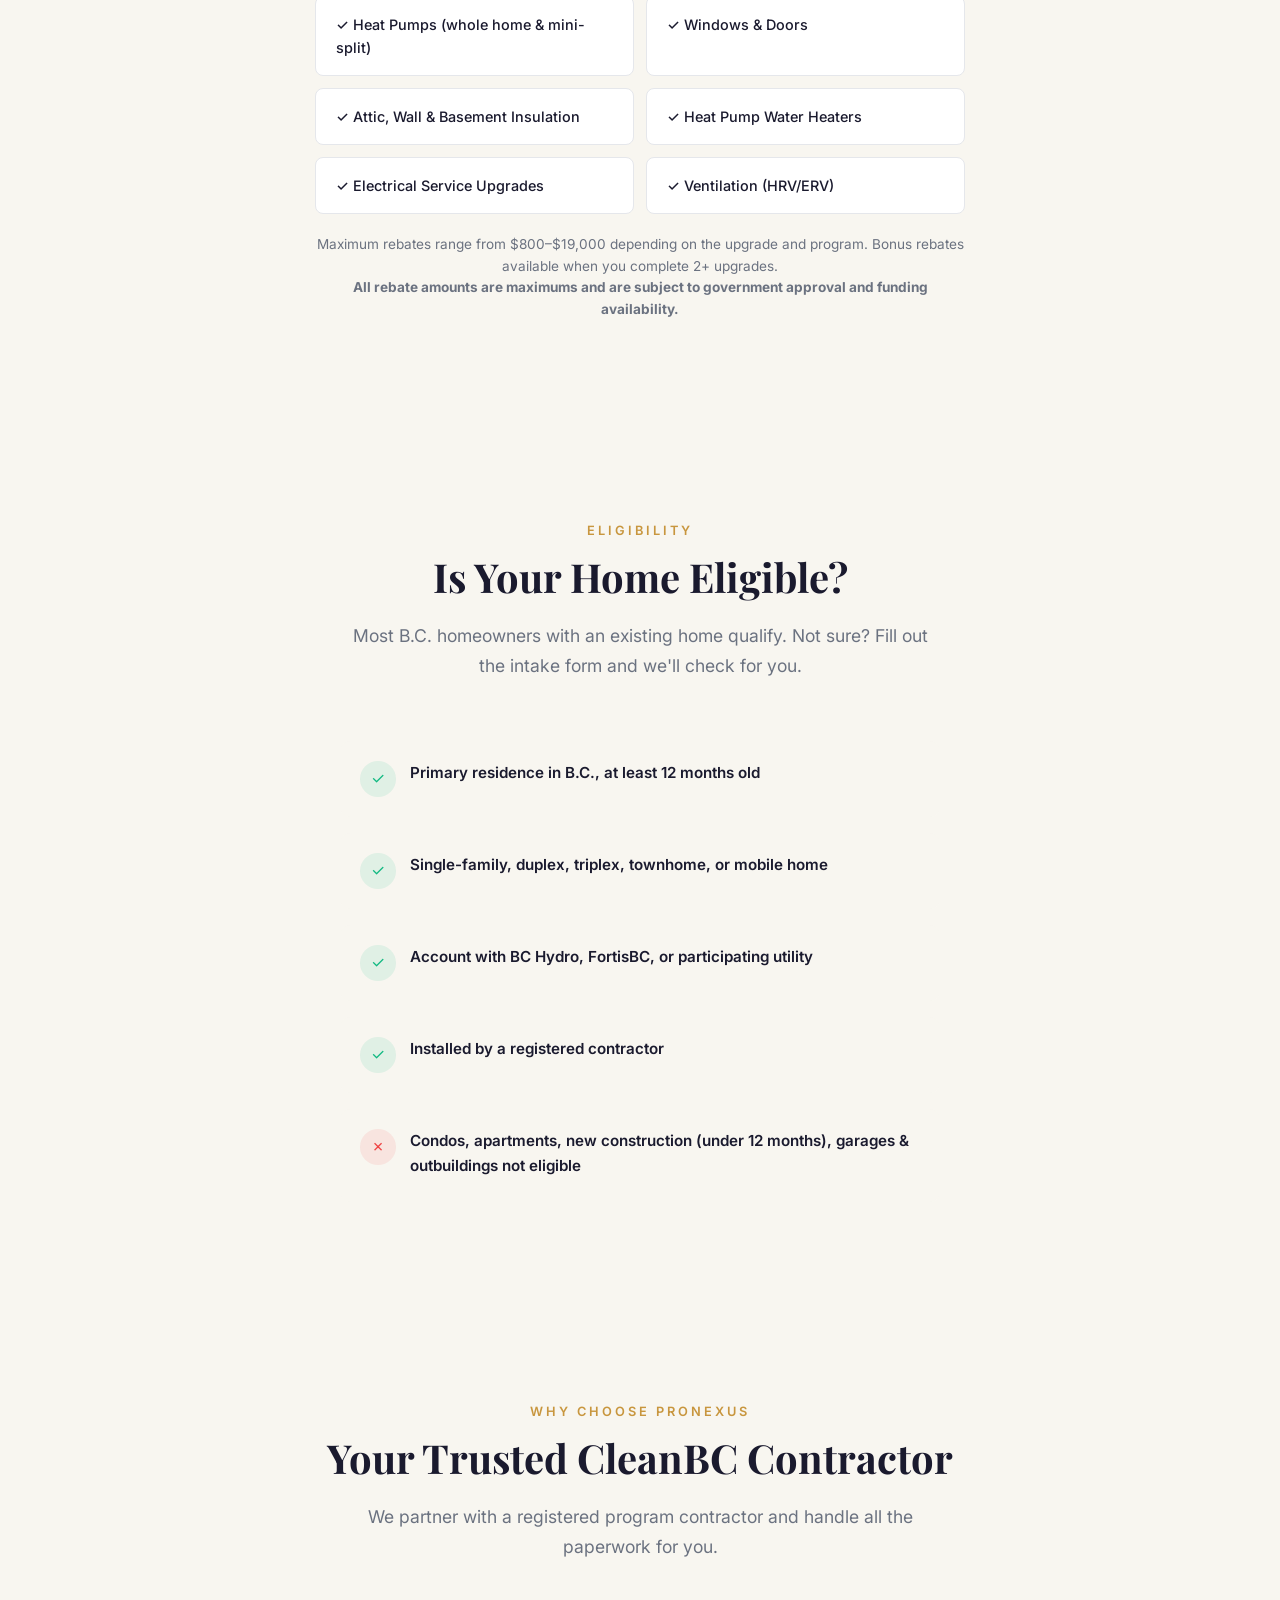
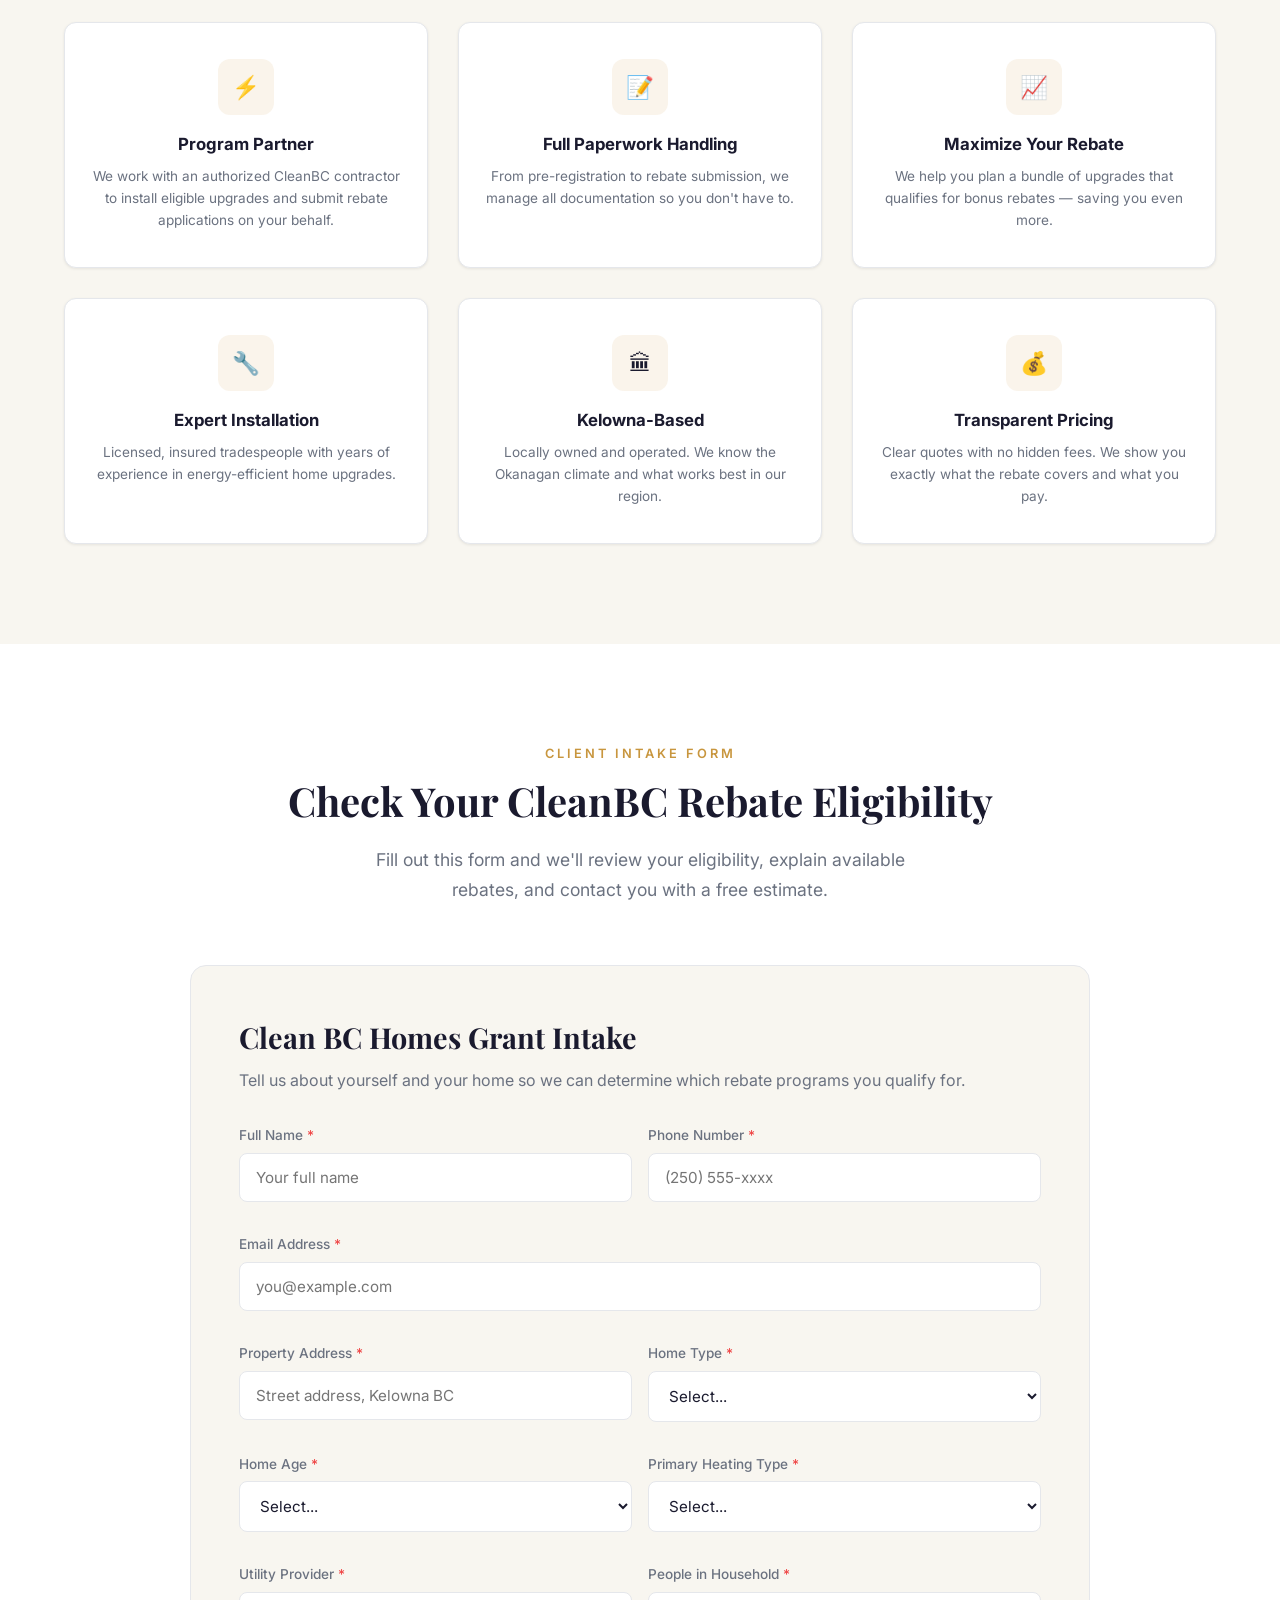
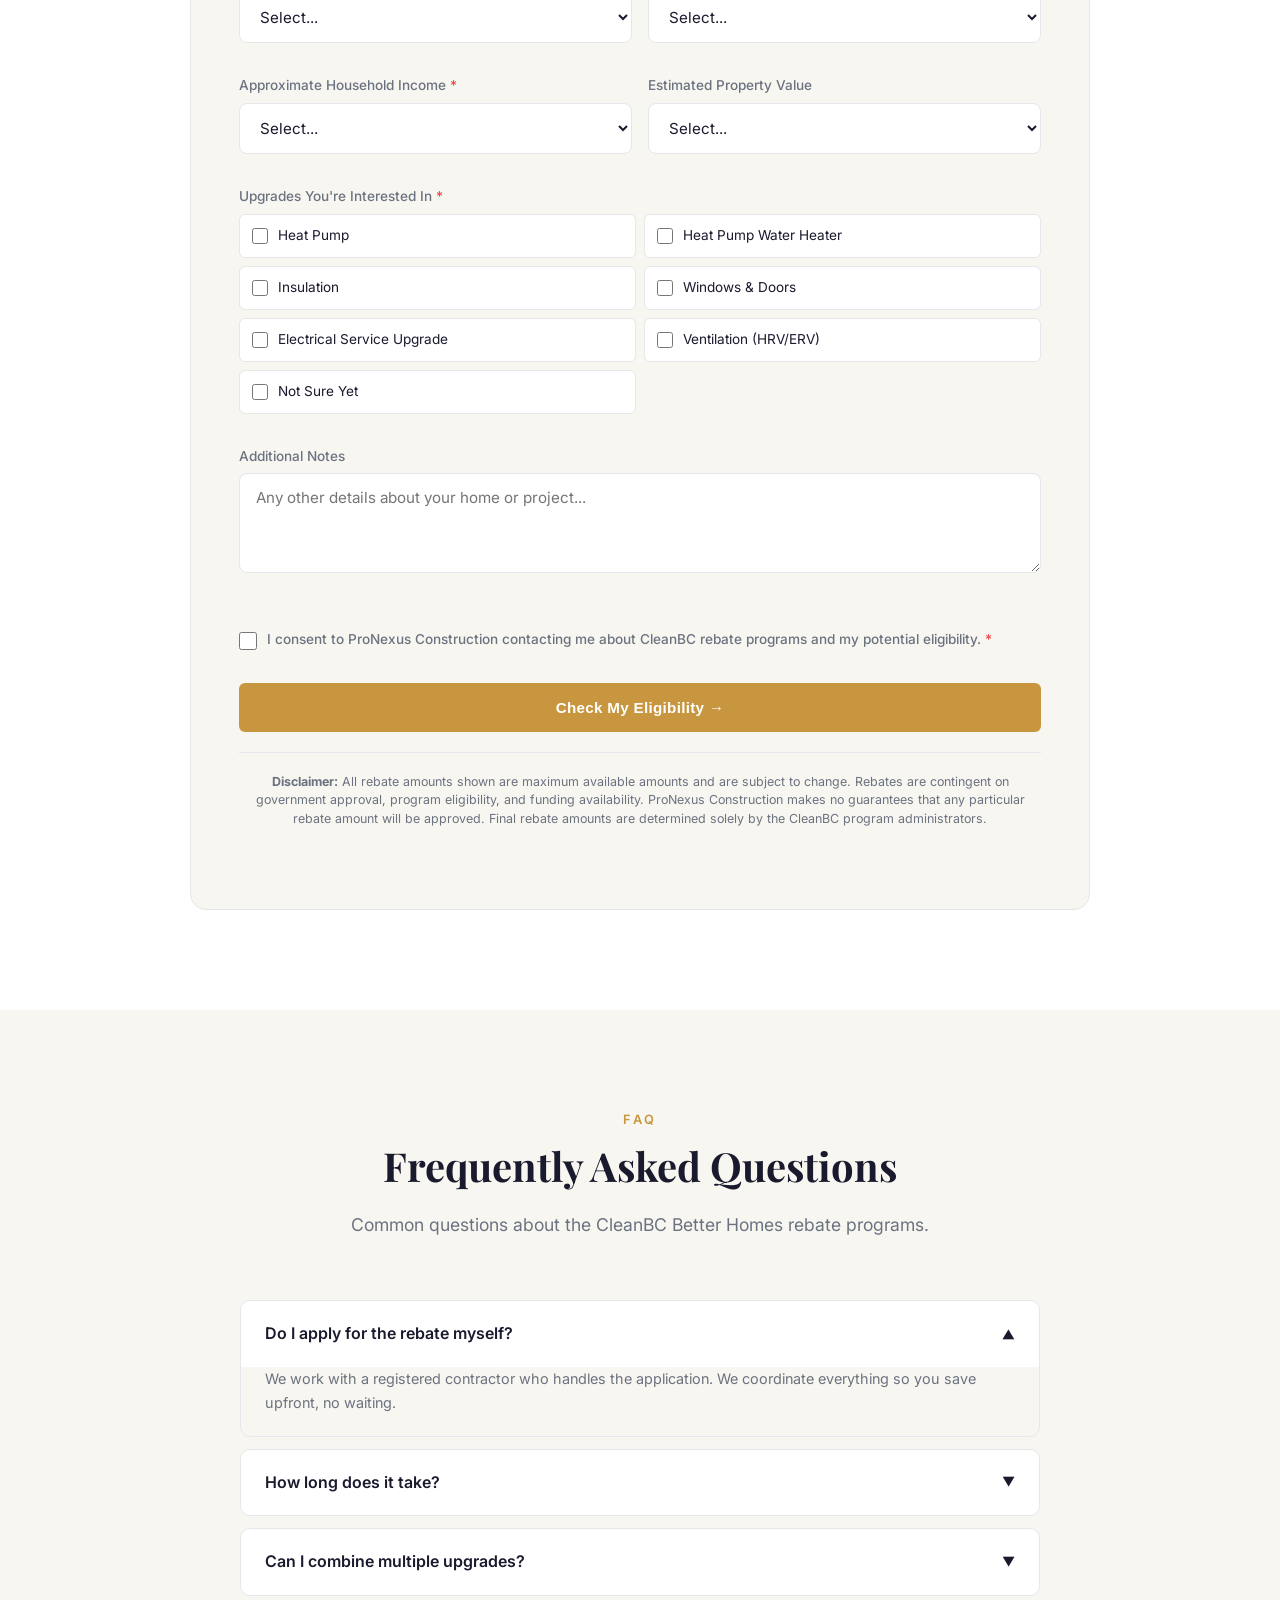
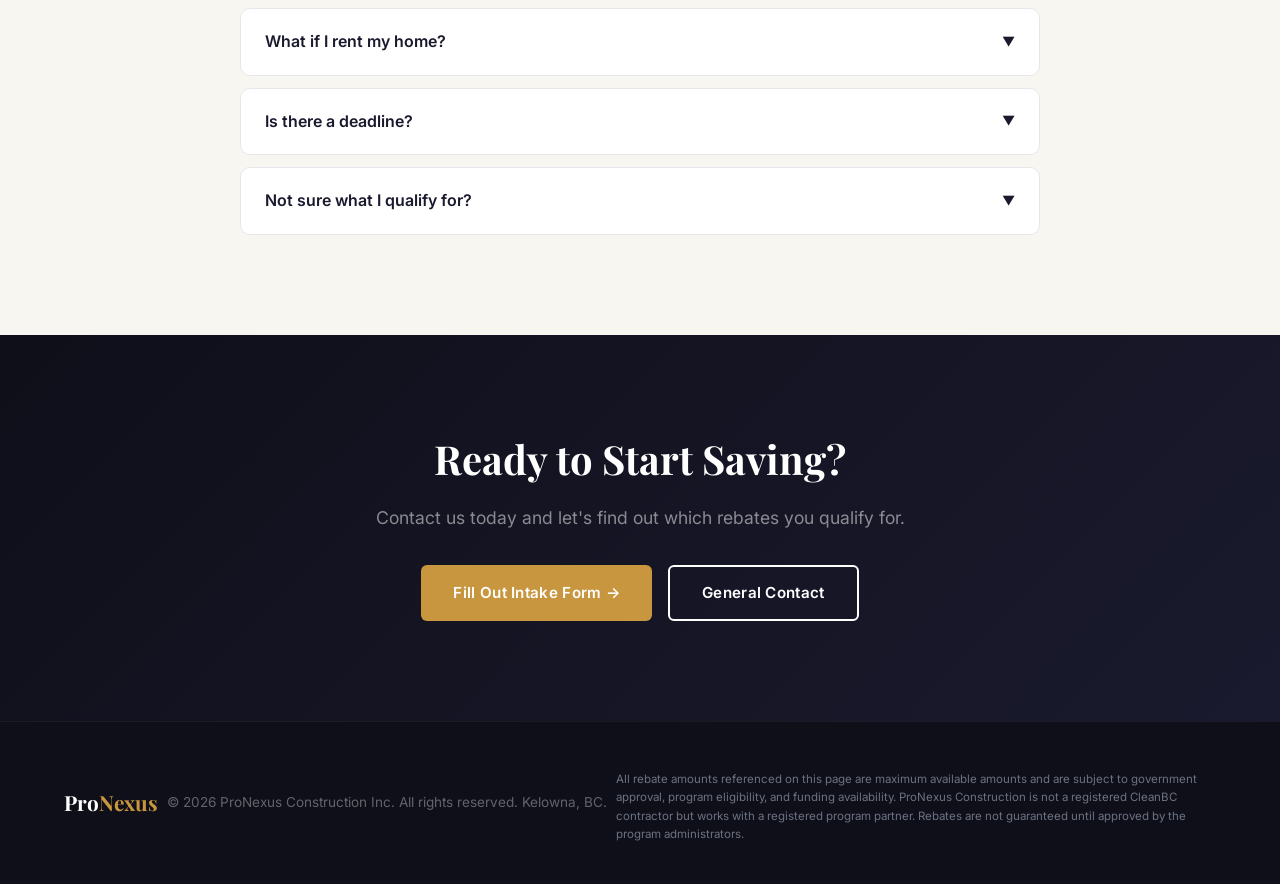
==== commit a15c1cd9: "Fix checkbox alignment using flex with uniform min-height" ====
--- a/clean-bc-homes.html
+++ b/clean-bc-homes.html
@@ -438,14 +438,14 @@
             </div>
             <div class="intake-group full">
               <label>Upgrades You're Interested In <span class="req">*</span></label>
-              <div style="display:grid;grid-template-columns:1fr 1fr;gap:8px;margin-top:4px">
-                <div style="display:flex;align-items:center;gap:8px;background:var(--clr-white);border:1px solid var(--clr-border);border-radius:6px;padding:10px 14px;cursor:pointer"><input type="checkbox" name="upgrades" value="heat-pump" id="upg-heat-pump" style="width:16px;height:16px;flex-shrink:0"/><label for="upg-heat-pump" style="font-size:0.85rem;font-weight:400;cursor:pointer;margin:0;color:var(--clr-dark)">Heat Pump</label></div>
-                <div style="display:flex;align-items:center;gap:8px;background:var(--clr-white);border:1px solid var(--clr-border);border-radius:6px;padding:10px 14px;cursor:pointer"><input type="checkbox" name="upgrades" value="heat-pump-water-heater" id="upg-hpwh" style="width:16px;height:16px;flex-shrink:0"/><label for="upg-hpwh" style="font-size:0.85rem;font-weight:400;cursor:pointer;margin:0;color:var(--clr-dark)">Heat Pump Water Heater</label></div>
-                <div style="display:flex;align-items:center;gap:8px;background:var(--clr-white);border:1px solid var(--clr-border);border-radius:6px;padding:10px 14px;cursor:pointer"><input type="checkbox" name="upgrades" value="insulation" id="upg-insulation" style="width:16px;height:16px;flex-shrink:0"/><label for="upg-insulation" style="font-size:0.85rem;font-weight:400;cursor:pointer;margin:0;color:var(--clr-dark)">Insulation</label></div>
-                <div style="display:flex;align-items:center;gap:8px;background:var(--clr-white);border:1px solid var(--clr-border);border-radius:6px;padding:10px 14px;cursor:pointer"><input type="checkbox" name="upgrades" value="windows-doors" id="upg-windows" style="width:16px;height:16px;flex-shrink:0"/><label for="upg-windows" style="font-size:0.85rem;font-weight:400;cursor:pointer;margin:0;color:var(--clr-dark)">Windows &amp; Doors</label></div>
-                <div style="display:flex;align-items:center;gap:8px;background:var(--clr-white);border:1px solid var(--clr-border);border-radius:6px;padding:10px 14px;cursor:pointer"><input type="checkbox" name="upgrades" value="electrical" id="upg-electrical" style="width:16px;height:16px;flex-shrink:0"/><label for="upg-electrical" style="font-size:0.85rem;font-weight:400;cursor:pointer;margin:0;color:var(--clr-dark)">Electrical Service Upgrade</label></div>
-                <div style="display:flex;align-items:center;gap:8px;background:var(--clr-white);border:1px solid var(--clr-border);border-radius:6px;padding:10px 14px;cursor:pointer"><input type="checkbox" name="upgrades" value="ventilation" id="upg-ventilation" style="width:16px;height:16px;flex-shrink:0"/><label for="upg-ventilation" style="font-size:0.85rem;font-weight:400;cursor:pointer;margin:0;color:var(--clr-dark)">Ventilation (HRV/ERV)</label></div>
-                <div style="display:flex;align-items:center;gap:8px;background:var(--clr-white);border:1px solid var(--clr-border);border-radius:6px;padding:10px 14px;cursor:pointer"><input type="checkbox" name="upgrades" value="not-sure" id="upg-not-sure" style="width:16px;height:16px;flex-shrink:0"/><label for="upg-not-sure" style="font-size:0.85rem;font-weight:400;cursor:pointer;margin:0;color:var(--clr-dark)">Not Sure Yet</label></div>
+              <div style="display:flex;flex-wrap:wrap;gap:8px;margin-top:4px">
+                <div style="flex:0 0 calc(50% - 4px);display:flex;align-items:center;gap:10px;background:var(--clr-white);border:1px solid var(--clr-border);border-radius:6px;padding:10px 12px;cursor:pointer;box-sizing:border-box;min-height:44px"><input type="checkbox" name="upgrades" value="heat-pump" id="upg-heat-pump" style="width:16px;height:16px;flex-shrink:0;margin:0"/><label for="upg-heat-pump" style="font-size:0.85rem;font-weight:400;cursor:pointer;margin:0;color:var(--clr-dark);line-height:1.3">Heat Pump</label></div>
+                <div style="flex:0 0 calc(50% - 4px);display:flex;align-items:center;gap:10px;background:var(--clr-white);border:1px solid var(--clr-border);border-radius:6px;padding:10px 12px;cursor:pointer;box-sizing:border-box;min-height:44px"><input type="checkbox" name="upgrades" value="heat-pump-water-heater" id="upg-hpwh" style="width:16px;height:16px;flex-shrink:0;margin:0"/><label for="upg-hpwh" style="font-size:0.85rem;font-weight:400;cursor:pointer;margin:0;color:var(--clr-dark);line-height:1.3">Heat Pump Water Heater</label></div>
+                <div style="flex:0 0 calc(50% - 4px);display:flex;align-items:center;gap:10px;background:var(--clr-white);border:1px solid var(--clr-border);border-radius:6px;padding:10px 12px;cursor:pointer;box-sizing:border-box;min-height:44px"><input type="checkbox" name="upgrades" value="insulation" id="upg-insulation" style="width:16px;height:16px;flex-shrink:0;margin:0"/><label for="upg-insulation" style="font-size:0.85rem;font-weight:400;cursor:pointer;margin:0;color:var(--clr-dark);line-height:1.3">Insulation</label></div>
+                <div style="flex:0 0 calc(50% - 4px);display:flex;align-items:center;gap:10px;background:var(--clr-white);border:1px solid var(--clr-border);border-radius:6px;padding:10px 12px;cursor:pointer;box-sizing:border-box;min-height:44px"><input type="checkbox" name="upgrades" value="windows-doors" id="upg-windows" style="width:16px;height:16px;flex-shrink:0;margin:0"/><label for="upg-windows" style="font-size:0.85rem;font-weight:400;cursor:pointer;margin:0;color:var(--clr-dark);line-height:1.3">Windows &amp; Doors</label></div>
+                <div style="flex:0 0 calc(50% - 4px);display:flex;align-items:center;gap:10px;background:var(--clr-white);border:1px solid var(--clr-border);border-radius:6px;padding:10px 12px;cursor:pointer;box-sizing:border-box;min-height:44px"><input type="checkbox" name="upgrades" value="electrical" id="upg-electrical" style="width:16px;height:16px;flex-shrink:0;margin:0"/><label for="upg-electrical" style="font-size:0.85rem;font-weight:400;cursor:pointer;margin:0;color:var(--clr-dark);line-height:1.3">Electrical Service Upgrade</label></div>
+                <div style="flex:0 0 calc(50% - 4px);display:flex;align-items:center;gap:10px;background:var(--clr-white);border:1px solid var(--clr-border);border-radius:6px;padding:10px 12px;cursor:pointer;box-sizing:border-box;min-height:44px"><input type="checkbox" name="upgrades" value="ventilation" id="upg-ventilation" style="width:16px;height:16px;flex-shrink:0;margin:0"/><label for="upg-ventilation" style="font-size:0.85rem;font-weight:400;cursor:pointer;margin:0;color:var(--clr-dark);line-height:1.3">Ventilation (HRV/ERV)</label></div>
+                <div style="flex:0 0 calc(50% - 4px);display:flex;align-items:center;gap:10px;background:var(--clr-white);border:1px solid var(--clr-border);border-radius:6px;padding:10px 12px;cursor:pointer;box-sizing:border-box;min-height:44px"><input type="checkbox" name="upgrades" value="not-sure" id="upg-not-sure" style="width:16px;height:16px;flex-shrink:0;margin:0"/><label for="upg-not-sure" style="font-size:0.85rem;font-weight:400;cursor:pointer;margin:0;color:var(--clr-dark);line-height:1.3">Not Sure Yet</label></div>
               </div>
             </div>
             <div class="intake-group full">
